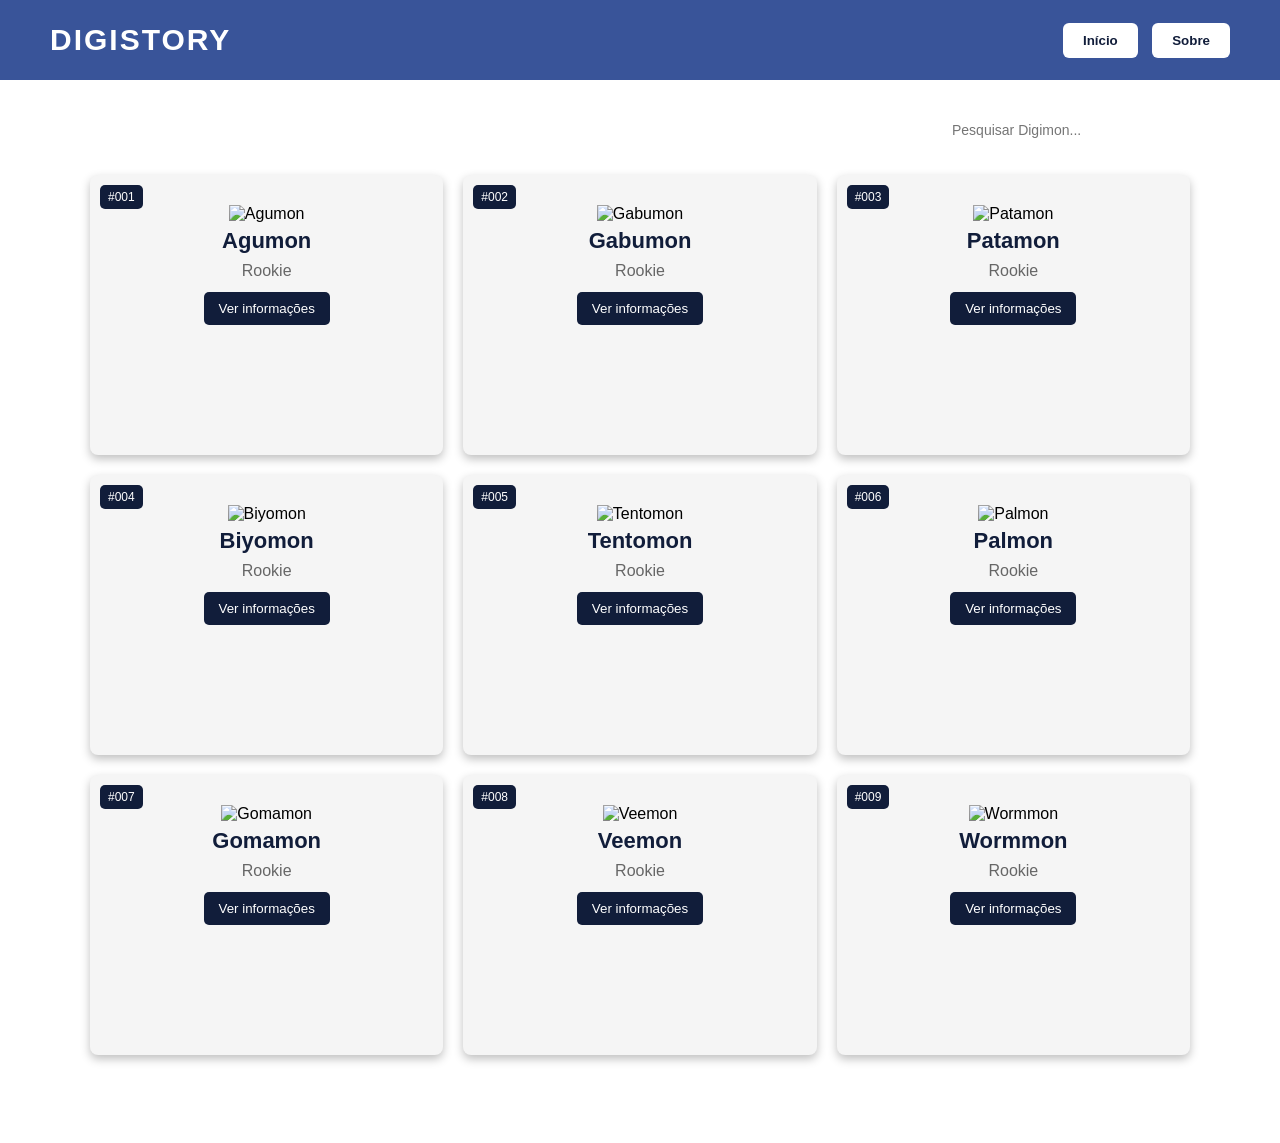
==== src/index.html @ 55ae0434 "tela inical" ====
<!DOCTYPE html>
<html lang="pt-BR">

<head>
    <meta charset="UTF-8">
    <meta name="viewport" content="width=device-width, initial-scale=1.0">

    <title>DigiStory</title>

    <link rel="stylesheet" href="css/style.css">
</head>

<body>

    <!-- CABEÇALHO -->
    <header>

        <h1>DIGISTORY</h1>

        <nav>
            <button id="inicio">Início</button>
            <button id="sobre">Sobre</button>
        </nav>

    </header>


    <!-- CONTEÚDO PRINCIPAL -->
    <main>

        <section class="topo">

            <h2>Lista de Digimon</h2>

            <input
                type="text"
                id="pesquisa"
                placeholder="Pesquisar Digimon..."
            >

        </section>


        <!-- CARDS -->
        <section class="digimon-grid" id="digimonGrid">


            <!-- AGUMON -->
            <article class="digimon-card">

                <span class="numero">#001</span>

                <img src="img/agumon.png" alt="Agumon">

                <div class="digimon-info">

                    <h3>Agumon</h3>

                    <p>Rookie</p>

                    <button class="info-btn">
                        Ver informações
                    </button>

                </div>

            </article>


            <!-- GABUMON -->
            <article class="digimon-card">

                <span class="numero">#002</span>

                <img src="img/gabumon.png" alt="Gabumon">

                <div class="digimon-info">

                    <h3>Gabumon</h3>

                    <p>Rookie</p>

                    <button class="info-btn">
                        Ver informações
                    </button>

                </div>

            </article>


            <!-- PATAMON -->
            <article class="digimon-card">

                <span class="numero">#003</span>

                <img src="img/patamon.png" alt="Patamon">

                <div class="digimon-info">

                    <h3>Patamon</h3>

                    <p>Rookie</p>

                    <button class="info-btn">
                        Ver informações
                    </button>

                </div>

            </article>


            <!-- BIYOMON -->
            <article class="digimon-card">

                <span class="numero">#004</span>

                <img src="img/biyomon.png" alt="Biyomon">

                <div class="digimon-info">

                    <h3>Biyomon</h3>

                    <p>Rookie</p>

                    <button class="info-btn">
                        Ver informações
                    </button>

                </div>

            </article>


            <!-- TENTOMON -->
            <article class="digimon-card">

                <span class="numero">#005</span>

                <img src="img/tentomon.png" alt="Tentomon">

                <div class="digimon-info">

                    <h3>Tentomon</h3>

                    <p>Rookie</p>

                    <button class="info-btn">
                        Ver informações
                    </button>

                </div>

            </article>


            <!-- PALMON -->
            <article class="digimon-card">

                <span class="numero">#006</span>

                <img src="img/palmon.png" alt="Palmon">

                <div class="digimon-info">

                    <h3>Palmon</h3>

                    <p>Rookie</p>

                    <button class="info-btn">
                        Ver informações
                    </button>

                </div>

            </article>


            <!-- GOMAMON -->
            <article class="digimon-card">

                <span class="numero">#007</span>

                <img src="img/gomamon.png" alt="Gomamon">

                <div class="digimon-info">

                    <h3>Gomamon</h3>

                    <p>Rookie</p>

                    <button class="info-btn">
                        Ver informações
                    </button>

                </div>

            </article>


            <!-- VEEMON -->
            <article class="digimon-card">

                <span class="numero">#008</span>

                <img src="img/veemon.png" alt="Veemon">

                <div class="digimon-info">

                    <h3>Veemon</h3>

                    <p>Rookie</p>

                    <button class="info-btn">
                        Ver informações
                    </button>

                </div>

            </article>


            <!-- WORMMON -->
            <article class="digimon-card">

                <span class="numero">#009</span>

                <img src="img/wormmon.png" alt="Wormmon">

                <div class="digimon-info">

                    <h3>Wormmon</h3>

                    <p>Rookie</p>

                    <button class="info-btn">
                        Ver informações
                    </button>

                </div>

            </article>


        </section>

    </main>


    <footer>

        <p>© 2026 DigiStory</p>

    </footer>


    <script src="js/script.js"></script>

</body>

</html>
---- src/css/style.css ----
/* RESET */

* {
    margin: 0;
    padding: 0;
    box-sizing: border-box;
}


/* PÁGINA */

body {
    font-family: Arial, sans-serif;

    /*
    Se você quiser usar uma imagem no fundo:
    coloque a imagem dentro de src/img
    */

    background-image: url("https://a.storyblok.com/f/178900/1191x842/634be2e5f9/digimon-tamers-anime-25th-anniversary-visual.png/m/filters:quality(95)format(webp)");

    background-size: cover;
    background-position: center;
    background-repeat: no-repeat;

    background-attachment: fixed;

    min-height: 100vh;
}


/* CABEÇALHO */

header {
    width: 100%;

    height: 80px;

    background-color: #395499;

    color: white;

    display: flex;

    align-items: center;

    justify-content: space-between;

    padding: 0 50px;
}


/* TÍTULO */

header h1 {
    font-size: 30px;

    letter-spacing: 2px;
}


/* BOTÕES DO MENU */

nav button {
    background-color: white;

    color: #111d3a;

    border: none;

    border-radius: 6px;

    padding: 10px 20px;

    margin-left: 10px;

    cursor: pointer;

    font-weight: bold;
}


nav button:hover {
    background-color: #dcecff;
}


/* CONTEÚDO */

main {
    width: 90%;

    max-width: 1100px;

    margin: 30px auto;
}


/* PARTE SUPERIOR */

.topo {
    display: flex;

    align-items: center;

    justify-content: space-between;

    margin-bottom: 25px;
}


.topo h2 {
    color: white;

    font-size: 24px;
}


/* PESQUISA */

#pesquisa {
    width: 250px;

    padding: 12px;

    border: none;

    border-radius: 6px;

    outline: none;

    font-size: 14px;
}


/* GRID DOS DIGIMON */

.digimon-grid {
    display: grid;

    grid-template-columns: repeat(3, 1fr);

    gap: 20px;
}


/* CARD */

.digimon-card {
    position: relative;

    background-color: #f5f5f5;

    min-height: 280px;

    border-radius: 8px;

    padding: 15px;

    text-align: center;

    box-shadow: 0 4px 10px rgba(0, 0, 0, 0.25);

    transition: 0.2s;
}


/* EFEITO DO CARD */

.digimon-card:hover {
    transform: translateY(-5px);

    box-shadow: 0 7px 15px rgba(0, 0, 0, 0.3);
}


/* NÚMERO */

.numero {
    position: absolute;

    top: 10px;

    left: 10px;

    background-color: #111d3a;

    color: white;

    padding: 5px 8px;

    border-radius: 5px;

    font-size: 12px;
}


/* IMAGEM DO DIGIMON */

.digimon-card img {
    width: 140px;

    height: 140px;

    object-fit: contain;

    margin-top: 15px;
}


/* INFORMAÇÕES */

.digimon-info h3 {
    color: #111d3a;

    font-size: 22px;

    margin-top: 5px;
}


.digimon-info p {
    color: #666;

    margin: 8px 0 12px;
}


/* BOTÃO DO CARD */

.info-btn {
    background-color: #111d3a;

    color: white;

    border: none;

    border-radius: 5px;

    padding: 9px 15px;

    cursor: pointer;
}


.info-btn:hover {
    background-color: #263e78;
}


/* RODAPÉ */

footer {
    text-align: center;

    color: white;

    padding: 20px;
}


/* RESPONSIVIDADE */

@media (max-width: 800px) {

    .digimon-grid {
        grid-template-columns: repeat(2, 1fr);
    }

}


@media (max-width: 550px) {

    header {
        padding: 0 20px;
    }

    header h1 {
        font-size: 22px;
    }

    .topo {
        flex-direction: column;

        gap: 15px;
    }

    #pesquisa {
        width: 100%;
    }

    .digimon-grid {
        grid-template-columns: 1fr;
    }

}
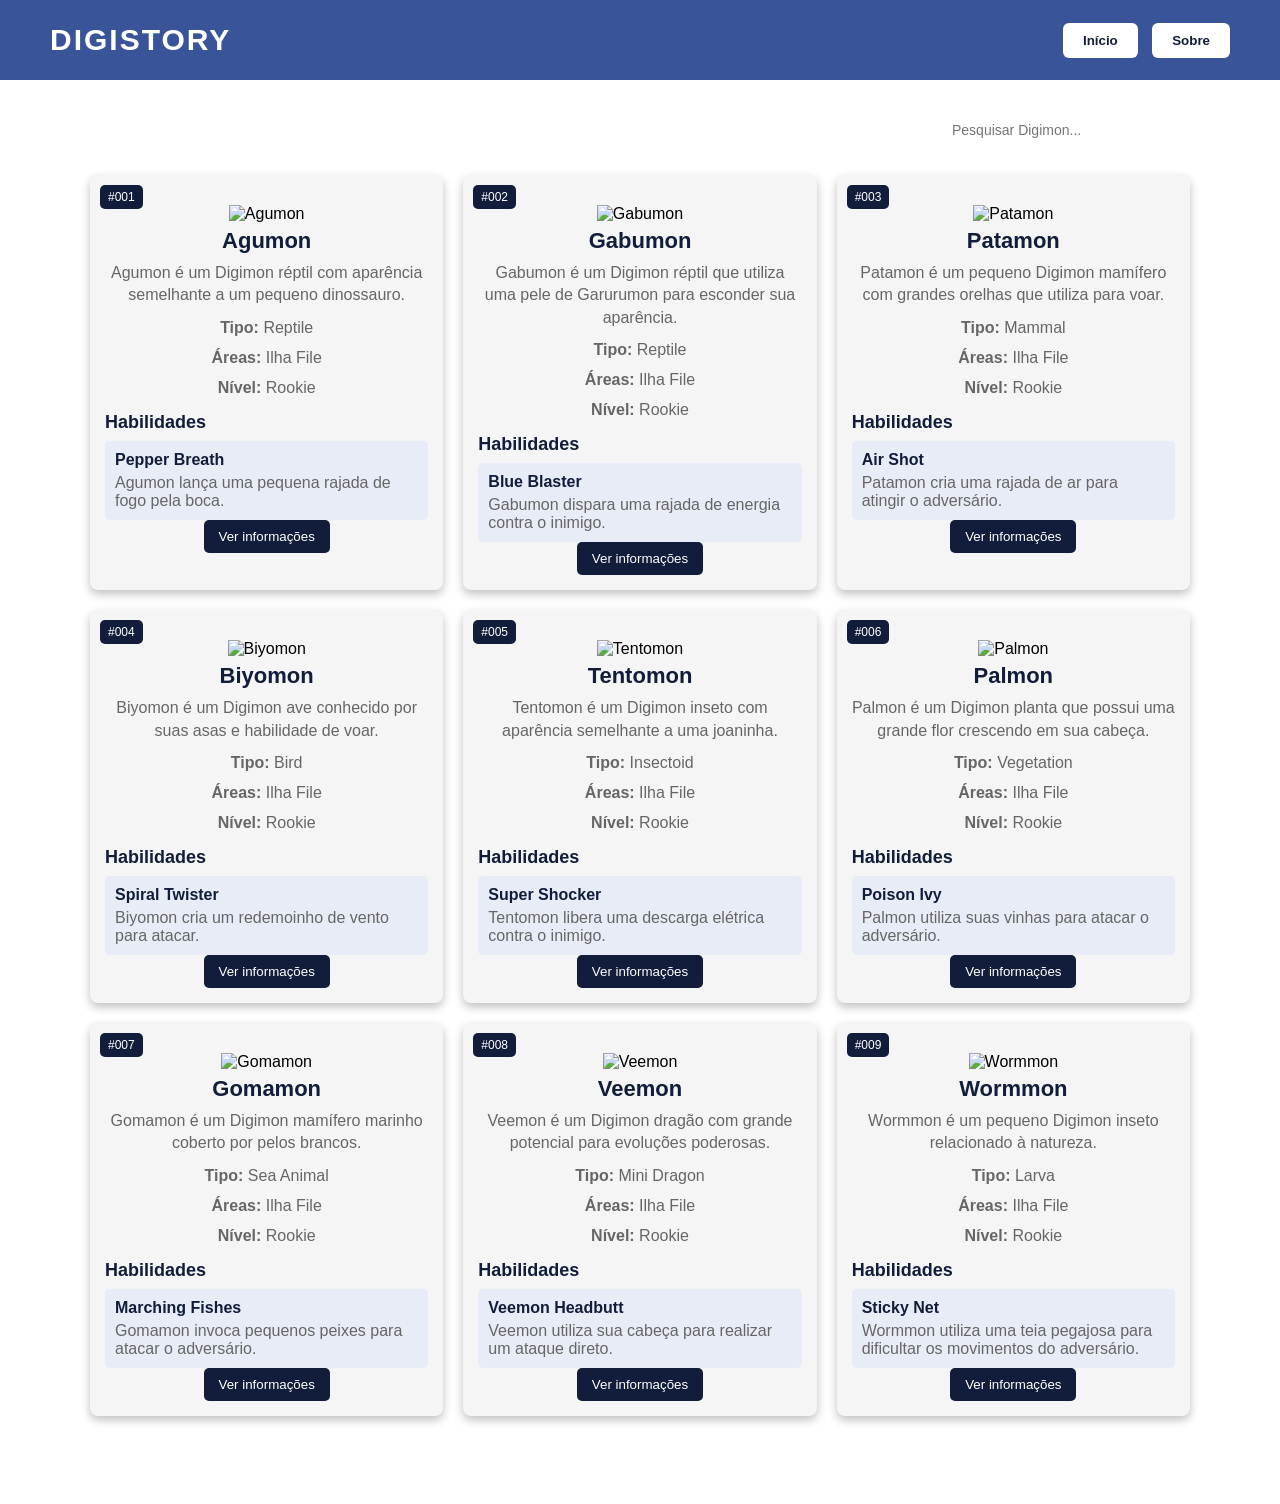
==== commit 790a1c28: "info digimons" ====
--- a/src/index.html
+++ b/src/index.html
@@ -8,6 +8,7 @@
     <title>DigiStory</title>
 
     <link rel="stylesheet" href="css/style.css">
+    <script src="js/script.js"></script>
 </head>
 
 <body>
@@ -50,13 +51,39 @@
 
                 <span class="numero">#001</span>
 
-                <img src="img/agumon.png" alt="Agumon">
+                <img src="src/css/img/agumon.png" alt="Agumon">
 
                 <div class="digimon-info">
 
                     <h3>Agumon</h3>
 
-                    <p>Rookie</p>
+                    <p class="descricao">
+                        Agumon é um Digimon réptil com aparência semelhante
+                        a um pequeno dinossauro.
+                    </p>
+
+                    <p><strong>Tipo:</strong> Reptile</p>
+
+                    <p><strong>Áreas:</strong> Ilha File</p>
+
+                    <p><strong>Nível:</strong> Rookie</p>
+
+                    <div class="habilidades">
+
+                        <h4>Habilidades</h4>
+
+                        <div class="habilidade">
+
+                            <strong>Pepper Breath</strong>
+
+                            <p>
+                                Agumon lança uma pequena rajada
+                                de fogo pela boca.
+                            </p>
+
+                        </div>
+
+                    </div>
 
                     <button class="info-btn">
                         Ver informações
@@ -72,13 +99,39 @@
 
                 <span class="numero">#002</span>
 
-                <img src="img/gabumon.png" alt="Gabumon">
+                <img src="src/css/img/gabumon.png" alt="Gabumon">
 
                 <div class="digimon-info">
 
                     <h3>Gabumon</h3>
 
-                    <p>Rookie</p>
+                    <p class="descricao">
+                        Gabumon é um Digimon réptil que utiliza uma pele
+                        de Garurumon para esconder sua aparência.
+                    </p>
+
+                    <p><strong>Tipo:</strong> Reptile</p>
+
+                    <p><strong>Áreas:</strong> Ilha File</p>
+
+                    <p><strong>Nível:</strong> Rookie</p>
+
+                    <div class="habilidades">
+
+                        <h4>Habilidades</h4>
+
+                        <div class="habilidade">
+
+                            <strong>Blue Blaster</strong>
+
+                            <p>
+                                Gabumon dispara uma rajada de energia
+                                contra o inimigo.
+                            </p>
+
+                        </div>
+
+                    </div>
 
                     <button class="info-btn">
                         Ver informações
@@ -94,13 +147,39 @@
 
                 <span class="numero">#003</span>
 
-                <img src="img/patamon.png" alt="Patamon">
+                <img src="src/css/img/patamon.png" alt="Patamon">
 
                 <div class="digimon-info">
 
                     <h3>Patamon</h3>
 
-                    <p>Rookie</p>
+                    <p class="descricao">
+                        Patamon é um pequeno Digimon mamífero com grandes
+                        orelhas que utiliza para voar.
+                    </p>
+
+                    <p><strong>Tipo:</strong> Mammal</p>
+
+                    <p><strong>Áreas:</strong> Ilha File</p>
+
+                    <p><strong>Nível:</strong> Rookie</p>
+
+                    <div class="habilidades">
+
+                        <h4>Habilidades</h4>
+
+                        <div class="habilidade">
+
+                            <strong>Air Shot</strong>
+
+                            <p>
+                                Patamon cria uma rajada de ar
+                                para atingir o adversário.
+                            </p>
+
+                        </div>
+
+                    </div>
 
                     <button class="info-btn">
                         Ver informações
@@ -116,13 +195,39 @@
 
                 <span class="numero">#004</span>
 
-                <img src="img/biyomon.png" alt="Biyomon">
+                <img src="src/css/img/biyomon.png" alt="Biyomon">
 
                 <div class="digimon-info">
 
                     <h3>Biyomon</h3>
 
-                    <p>Rookie</p>
+                    <p class="descricao">
+                        Biyomon é um Digimon ave conhecido por suas
+                        asas e habilidade de voar.
+                    </p>
+
+                    <p><strong>Tipo:</strong> Bird</p>
+
+                    <p><strong>Áreas:</strong> Ilha File</p>
+
+                    <p><strong>Nível:</strong> Rookie</p>
+
+                    <div class="habilidades">
+
+                        <h4>Habilidades</h4>
+
+                        <div class="habilidade">
+
+                            <strong>Spiral Twister</strong>
+
+                            <p>
+                                Biyomon cria um redemoinho de vento
+                                para atacar.
+                            </p>
+
+                        </div>
+
+                    </div>
 
                     <button class="info-btn">
                         Ver informações
@@ -138,13 +243,39 @@
 
                 <span class="numero">#005</span>
 
-                <img src="img/tentomon.png" alt="Tentomon">
+                <img src="src/css/img/tentomon.png" alt="Tentomon">
 
                 <div class="digimon-info">
 
                     <h3>Tentomon</h3>
 
-                    <p>Rookie</p>
+                    <p class="descricao">
+                        Tentomon é um Digimon inseto com aparência
+                        semelhante a uma joaninha.
+                    </p>
+
+                    <p><strong>Tipo:</strong> Insectoid</p>
+
+                    <p><strong>Áreas:</strong> Ilha File</p>
+
+                    <p><strong>Nível:</strong> Rookie</p>
+
+                    <div class="habilidades">
+
+                        <h4>Habilidades</h4>
+
+                        <div class="habilidade">
+
+                            <strong>Super Shocker</strong>
+
+                            <p>
+                                Tentomon libera uma descarga elétrica
+                                contra o inimigo.
+                            </p>
+
+                        </div>
+
+                    </div>
 
                     <button class="info-btn">
                         Ver informações
@@ -160,13 +291,39 @@
 
                 <span class="numero">#006</span>
 
-                <img src="img/palmon.png" alt="Palmon">
+                <img src="src/css/img/palmon.png" alt="Palmon">
 
                 <div class="digimon-info">
 
                     <h3>Palmon</h3>
 
-                    <p>Rookie</p>
+                    <p class="descricao">
+                        Palmon é um Digimon planta que possui uma
+                        grande flor crescendo em sua cabeça.
+                    </p>
+
+                    <p><strong>Tipo:</strong> Vegetation</p>
+
+                    <p><strong>Áreas:</strong> Ilha File</p>
+
+                    <p><strong>Nível:</strong> Rookie</p>
+
+                    <div class="habilidades">
+
+                        <h4>Habilidades</h4>
+
+                        <div class="habilidade">
+
+                            <strong>Poison Ivy</strong>
+
+                            <p>
+                                Palmon utiliza suas vinhas para
+                                atacar o adversário.
+                            </p>
+
+                        </div>
+
+                    </div>
 
                     <button class="info-btn">
                         Ver informações
@@ -182,13 +339,39 @@
 
                 <span class="numero">#007</span>
 
-                <img src="img/gomamon.png" alt="Gomamon">
+                <img src="src/css/img/gomamon.png" alt="Gomamon">
 
                 <div class="digimon-info">
 
                     <h3>Gomamon</h3>
 
-                    <p>Rookie</p>
+                    <p class="descricao">
+                        Gomamon é um Digimon mamífero marinho
+                        coberto por pelos brancos.
+                    </p>
+
+                    <p><strong>Tipo:</strong> Sea Animal</p>
+
+                    <p><strong>Áreas:</strong> Ilha File</p>
+
+                    <p><strong>Nível:</strong> Rookie</p>
+
+                    <div class="habilidades">
+
+                        <h4>Habilidades</h4>
+
+                        <div class="habilidade">
+
+                            <strong>Marching Fishes</strong>
+
+                            <p>
+                                Gomamon invoca pequenos peixes
+                                para atacar o adversário.
+                            </p>
+
+                        </div>
+
+                    </div>
 
                     <button class="info-btn">
                         Ver informações
@@ -204,13 +387,39 @@
 
                 <span class="numero">#008</span>
 
-                <img src="img/veemon.png" alt="Veemon">
+                <img src="src/css/img/veemon.png" alt="Veemon">
 
                 <div class="digimon-info">
 
                     <h3>Veemon</h3>
 
-                    <p>Rookie</p>
+                    <p class="descricao">
+                        Veemon é um Digimon dragão com grande
+                        potencial para evoluções poderosas.
+                    </p>
+
+                    <p><strong>Tipo:</strong> Mini Dragon</p>
+
+                    <p><strong>Áreas:</strong> Ilha File</p>
+
+                    <p><strong>Nível:</strong> Rookie</p>
+
+                    <div class="habilidades">
+
+                        <h4>Habilidades</h4>
+
+                        <div class="habilidade">
+
+                            <strong>Veemon Headbutt</strong>
+
+                            <p>
+                                Veemon utiliza sua cabeça para
+                                realizar um ataque direto.
+                            </p>
+
+                        </div>
+
+                    </div>
 
                     <button class="info-btn">
                         Ver informações
@@ -226,13 +435,39 @@
 
                 <span class="numero">#009</span>
 
-                <img src="img/wormmon.png" alt="Wormmon">
+                <img src="src/css/img/wormmon.png" alt="Wormmon">
 
                 <div class="digimon-info">
 
                     <h3>Wormmon</h3>
 
-                    <p>Rookie</p>
+                    <p class="descricao">
+                        Wormmon é um pequeno Digimon inseto
+                        relacionado à natureza.
+                    </p>
+
+                    <p><strong>Tipo:</strong> Larva</p>
+
+                    <p><strong>Áreas:</strong> Ilha File</p>
+
+                    <p><strong>Nível:</strong> Rookie</p>
+
+                    <div class="habilidades">
+
+                        <h4>Habilidades</h4>
+
+                        <div class="habilidade">
+
+                            <strong>Sticky Net</strong>
+
+                            <p>
+                                Wormmon utiliza uma teia pegajosa
+                                para dificultar os movimentos do adversário.
+                            </p>
+
+                        </div>
+
+                    </div>
 
                     <button class="info-btn">
                         Ver informações
@@ -255,7 +490,7 @@
     </footer>
 
 
-    <script src="js/script.js"></script>
+    <script src="src/css/script.js"></script>
 
 </body>
 
--- a/src/css/style.css
+++ b/src/css/style.css
@@ -12,11 +12,6 @@
 body {
     font-family: Arial, sans-serif;
 
-    /*
-    Se você quiser usar uma imagem no fundo:
-    coloque a imagem dentro de src/img
-    */
-
     background-image: url("https://a.storyblok.com/f/178900/1191x842/634be2e5f9/digimon-tamers-anime-25th-anniversary-visual.png/m/filters:quality(95)format(webp)");
 
     background-size: cover;
@@ -226,6 +221,50 @@
 }
 
 
+/* DESCRIÇÃO */
+
+.descricao {
+    line-height: 1.4;
+}
+
+
+/* HABILIDADES */
+
+.habilidades {
+    margin-top: 15px;
+
+    text-align: left;
+}
+
+
+.habilidades h4 {
+    color: #111d3a;
+
+    font-size: 18px;
+
+    margin-bottom: 8px;
+}
+
+
+.habilidade {
+    background-color: #e8ecf7;
+
+    padding: 10px;
+
+    border-radius: 5px;
+}
+
+
+.habilidade strong {
+    color: #111d3a;
+}
+
+
+.habilidade p {
+    margin: 5px 0 0;
+}
+
+
 /* BOTÃO DO CARD */
 
 .info-btn {
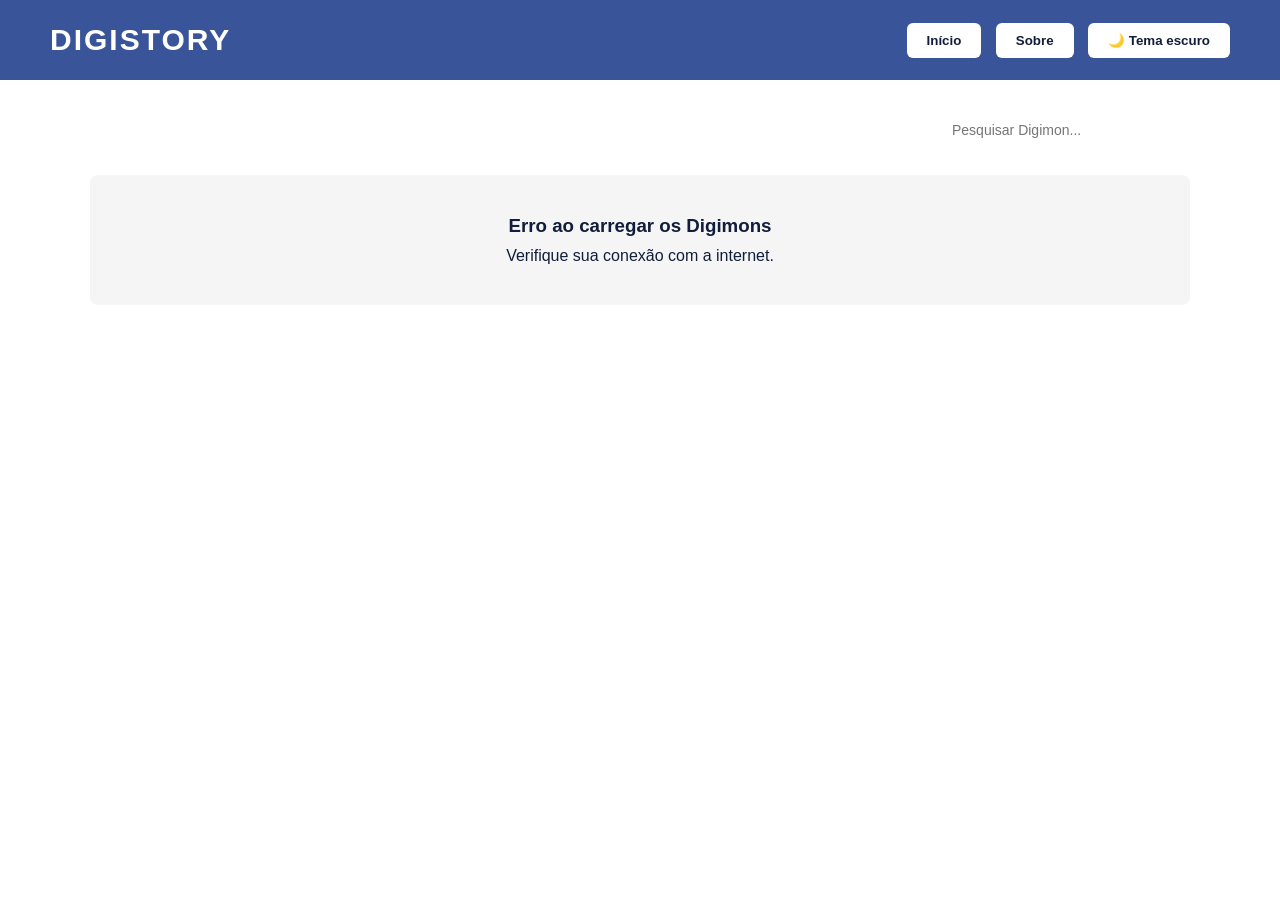
==== commit 57ee57fe: "adionei o dados dos digimons" ====
--- a/src/index.html
+++ b/src/index.html
@@ -2,32 +2,49 @@
 <html lang="pt-BR">
 
 <head>
+
     <meta charset="UTF-8">
+
     <meta name="viewport" content="width=device-width, initial-scale=1.0">
 
     <title>DigiStory</title>
 
     <link rel="stylesheet" href="css/style.css">
-    <script src="js/script.js"></script>
+
 </head>
+
 
 <body>
 
+
     <!-- CABEÇALHO -->
+
     <header>
 
         <h1>DIGISTORY</h1>
 
-        <nav>
-            <button id="inicio">Início</button>
-            <button id="sobre">Sobre</button>
-        </nav>
+<nav>
 
+    <button id="inicio">
+        Início
+    </button>
+
+    <button id="sobre">
+        Sobre
+    </button>
+
+    <button id="botaoTema">
+        🌙 Tema escuro
+    </button>
+
+</nav>
     </header>
 
 
     <!-- CONTEÚDO PRINCIPAL -->
+
     <main>
+
 
         <section class="topo">
 
@@ -43,454 +60,38 @@
 
 
         <!-- CARDS -->
-        <section class="digimon-grid" id="digimonGrid">
 
+        <section
+            class="digimon-grid"
+            id="digimonGrid"
+        >
 
-            <!-- AGUMON -->
-            <article class="digimon-card">
-
-                <span class="numero">#001</span>
-
-                <img src="src/css/img/agumon.png" alt="Agumon">
-
-                <div class="digimon-info">
-
-                    <h3>Agumon</h3>
-
-                    <p class="descricao">
-                        Agumon é um Digimon réptil com aparência semelhante
-                        a um pequeno dinossauro.
-                    </p>
-
-                    <p><strong>Tipo:</strong> Reptile</p>
-
-                    <p><strong>Áreas:</strong> Ilha File</p>
-
-                    <p><strong>Nível:</strong> Rookie</p>
-
-                    <div class="habilidades">
-
-                        <h4>Habilidades</h4>
-
-                        <div class="habilidade">
-
-                            <strong>Pepper Breath</strong>
-
-                            <p>
-                                Agumon lança uma pequena rajada
-                                de fogo pela boca.
-                            </p>
-
-                        </div>
-
-                    </div>
-
-                    <button class="info-btn">
-                        Ver informações
-                    </button>
-
-                </div>
-
-            </article>
-
-
-            <!-- GABUMON -->
-            <article class="digimon-card">
-
-                <span class="numero">#002</span>
-
-                <img src="src/css/img/gabumon.png" alt="Gabumon">
-
-                <div class="digimon-info">
-
-                    <h3>Gabumon</h3>
-
-                    <p class="descricao">
-                        Gabumon é um Digimon réptil que utiliza uma pele
-                        de Garurumon para esconder sua aparência.
-                    </p>
-
-                    <p><strong>Tipo:</strong> Reptile</p>
-
-                    <p><strong>Áreas:</strong> Ilha File</p>
-
-                    <p><strong>Nível:</strong> Rookie</p>
-
-                    <div class="habilidades">
-
-                        <h4>Habilidades</h4>
-
-                        <div class="habilidade">
-
-                            <strong>Blue Blaster</strong>
-
-                            <p>
-                                Gabumon dispara uma rajada de energia
-                                contra o inimigo.
-                            </p>
-
-                        </div>
-
-                    </div>
-
-                    <button class="info-btn">
-                        Ver informações
-                    </button>
-
-                </div>
-
-            </article>
-
-
-            <!-- PATAMON -->
-            <article class="digimon-card">
-
-                <span class="numero">#003</span>
-
-                <img src="src/css/img/patamon.png" alt="Patamon">
-
-                <div class="digimon-info">
-
-                    <h3>Patamon</h3>
-
-                    <p class="descricao">
-                        Patamon é um pequeno Digimon mamífero com grandes
-                        orelhas que utiliza para voar.
-                    </p>
-
-                    <p><strong>Tipo:</strong> Mammal</p>
-
-                    <p><strong>Áreas:</strong> Ilha File</p>
-
-                    <p><strong>Nível:</strong> Rookie</p>
-
-                    <div class="habilidades">
-
-                        <h4>Habilidades</h4>
-
-                        <div class="habilidade">
-
-                            <strong>Air Shot</strong>
-
-                            <p>
-                                Patamon cria uma rajada de ar
-                                para atingir o adversário.
-                            </p>
-
-                        </div>
-
-                    </div>
-
-                    <button class="info-btn">
-                        Ver informações
-                    </button>
-
-                </div>
-
-            </article>
-
-
-            <!-- BIYOMON -->
-            <article class="digimon-card">
-
-                <span class="numero">#004</span>
-
-                <img src="src/css/img/biyomon.png" alt="Biyomon">
-
-                <div class="digimon-info">
-
-                    <h3>Biyomon</h3>
-
-                    <p class="descricao">
-                        Biyomon é um Digimon ave conhecido por suas
-                        asas e habilidade de voar.
-                    </p>
-
-                    <p><strong>Tipo:</strong> Bird</p>
-
-                    <p><strong>Áreas:</strong> Ilha File</p>
-
-                    <p><strong>Nível:</strong> Rookie</p>
-
-                    <div class="habilidades">
-
-                        <h4>Habilidades</h4>
-
-                        <div class="habilidade">
-
-                            <strong>Spiral Twister</strong>
-
-                            <p>
-                                Biyomon cria um redemoinho de vento
-                                para atacar.
-                            </p>
-
-                        </div>
-
-                    </div>
-
-                    <button class="info-btn">
-                        Ver informações
-                    </button>
-
-                </div>
-
-            </article>
-
-
-            <!-- TENTOMON -->
-            <article class="digimon-card">
-
-                <span class="numero">#005</span>
-
-                <img src="src/css/img/tentomon.png" alt="Tentomon">
-
-                <div class="digimon-info">
-
-                    <h3>Tentomon</h3>
-
-                    <p class="descricao">
-                        Tentomon é um Digimon inseto com aparência
-                        semelhante a uma joaninha.
-                    </p>
-
-                    <p><strong>Tipo:</strong> Insectoid</p>
-
-                    <p><strong>Áreas:</strong> Ilha File</p>
-
-                    <p><strong>Nível:</strong> Rookie</p>
-
-                    <div class="habilidades">
-
-                        <h4>Habilidades</h4>
-
-                        <div class="habilidade">
-
-                            <strong>Super Shocker</strong>
-
-                            <p>
-                                Tentomon libera uma descarga elétrica
-                                contra o inimigo.
-                            </p>
-
-                        </div>
-
-                    </div>
-
-                    <button class="info-btn">
-                        Ver informações
-                    </button>
-
-                </div>
-
-            </article>
-
-
-            <!-- PALMON -->
-            <article class="digimon-card">
-
-                <span class="numero">#006</span>
-
-                <img src="src/css/img/palmon.png" alt="Palmon">
-
-                <div class="digimon-info">
-
-                    <h3>Palmon</h3>
-
-                    <p class="descricao">
-                        Palmon é um Digimon planta que possui uma
-                        grande flor crescendo em sua cabeça.
-                    </p>
-
-                    <p><strong>Tipo:</strong> Vegetation</p>
-
-                    <p><strong>Áreas:</strong> Ilha File</p>
-
-                    <p><strong>Nível:</strong> Rookie</p>
-
-                    <div class="habilidades">
-
-                        <h4>Habilidades</h4>
-
-                        <div class="habilidade">
-
-                            <strong>Poison Ivy</strong>
-
-                            <p>
-                                Palmon utiliza suas vinhas para
-                                atacar o adversário.
-                            </p>
-
-                        </div>
-
-                    </div>
-
-                    <button class="info-btn">
-                        Ver informações
-                    </button>
-
-                </div>
-
-            </article>
-
-
-            <!-- GOMAMON -->
-            <article class="digimon-card">
-
-                <span class="numero">#007</span>
-
-                <img src="src/css/img/gomamon.png" alt="Gomamon">
-
-                <div class="digimon-info">
-
-                    <h3>Gomamon</h3>
-
-                    <p class="descricao">
-                        Gomamon é um Digimon mamífero marinho
-                        coberto por pelos brancos.
-                    </p>
-
-                    <p><strong>Tipo:</strong> Sea Animal</p>
-
-                    <p><strong>Áreas:</strong> Ilha File</p>
-
-                    <p><strong>Nível:</strong> Rookie</p>
-
-                    <div class="habilidades">
-
-                        <h4>Habilidades</h4>
-
-                        <div class="habilidade">
-
-                            <strong>Marching Fishes</strong>
-
-                            <p>
-                                Gomamon invoca pequenos peixes
-                                para atacar o adversário.
-                            </p>
-
-                        </div>
-
-                    </div>
-
-                    <button class="info-btn">
-                        Ver informações
-                    </button>
-
-                </div>
-
-            </article>
-
-
-            <!-- VEEMON -->
-            <article class="digimon-card">
-
-                <span class="numero">#008</span>
-
-                <img src="src/css/img/veemon.png" alt="Veemon">
-
-                <div class="digimon-info">
-
-                    <h3>Veemon</h3>
-
-                    <p class="descricao">
-                        Veemon é um Digimon dragão com grande
-                        potencial para evoluções poderosas.
-                    </p>
-
-                    <p><strong>Tipo:</strong> Mini Dragon</p>
-
-                    <p><strong>Áreas:</strong> Ilha File</p>
-
-                    <p><strong>Nível:</strong> Rookie</p>
-
-                    <div class="habilidades">
-
-                        <h4>Habilidades</h4>
-
-                        <div class="habilidade">
-
-                            <strong>Veemon Headbutt</strong>
-
-                            <p>
-                                Veemon utiliza sua cabeça para
-                                realizar um ataque direto.
-                            </p>
-
-                        </div>
-
-                    </div>
-
-                    <button class="info-btn">
-                        Ver informações
-                    </button>
-
-                </div>
-
-            </article>
-
-
-            <!-- WORMMON -->
-            <article class="digimon-card">
-
-                <span class="numero">#009</span>
-
-                <img src="src/css/img/wormmon.png" alt="Wormmon">
-
-                <div class="digimon-info">
-
-                    <h3>Wormmon</h3>
-
-                    <p class="descricao">
-                        Wormmon é um pequeno Digimon inseto
-                        relacionado à natureza.
-                    </p>
-
-                    <p><strong>Tipo:</strong> Larva</p>
-
-                    <p><strong>Áreas:</strong> Ilha File</p>
-
-                    <p><strong>Nível:</strong> Rookie</p>
-
-                    <div class="habilidades">
-
-                        <h4>Habilidades</h4>
-
-                        <div class="habilidade">
-
-                            <strong>Sticky Net</strong>
-
-                            <p>
-                                Wormmon utiliza uma teia pegajosa
-                                para dificultar os movimentos do adversário.
-                            </p>
-
-                        </div>
-
-                    </div>
-
-                    <button class="info-btn">
-                        Ver informações
-                    </button>
-
-                </div>
-
-            </article>
-
+            <div class="carregando">
+                Carregando Digimons...
+            </div>
 
         </section>
+
 
     </main>
 
 
     <footer>
 
-        <p>© 2026 DigiStory</p>
+        <p>
+            © 2026 DigiStory
+        </p>
 
     </footer>
 
 
-    <script src="src/css/script.js"></script>
+    <!-- SCRIPT -->
+
+    <script src="css/script.js"></script>
+    <script src="css/tema.js"></script>
+    <script src="css/script.js"></script>
+
+
 
 </body>
 
--- a/src/css/style.css
+++ b/src/css/style.css
@@ -10,23 +10,28 @@
 /* PÁGINA */
 
 body {
+
     font-family: Arial, sans-serif;
 
     background-image: url("https://a.storyblok.com/f/178900/1191x842/634be2e5f9/digimon-tamers-anime-25th-anniversary-visual.png/m/filters:quality(95)format(webp)");
 
     background-size: cover;
+
     background-position: center;
+
     background-repeat: no-repeat;
 
     background-attachment: fixed;
 
     min-height: 100vh;
+
 }
 
 
 /* CABEÇALHO */
 
 header {
+
     width: 100%;
 
     height: 80px;
@@ -42,21 +47,25 @@
     justify-content: space-between;
 
     padding: 0 50px;
+
 }
 
 
 /* TÍTULO */
 
 header h1 {
+
     font-size: 30px;
 
     letter-spacing: 2px;
+
 }
 
 
 /* BOTÕES DO MENU */
 
 nav button {
+
     background-color: white;
 
     color: #111d3a;
@@ -72,28 +81,34 @@
     cursor: pointer;
 
     font-weight: bold;
+
 }
 
 
 nav button:hover {
+
     background-color: #dcecff;
+
 }
 
 
 /* CONTEÚDO */
 
 main {
+
     width: 90%;
 
     max-width: 1100px;
 
     margin: 30px auto;
+
 }
 
 
 /* PARTE SUPERIOR */
 
 .topo {
+
     display: flex;
 
     align-items: center;
@@ -101,19 +116,23 @@
     justify-content: space-between;
 
     margin-bottom: 25px;
+
 }
 
 
 .topo h2 {
+
     color: white;
 
     font-size: 24px;
+
 }
 
 
 /* PESQUISA */
 
 #pesquisa {
+
     width: 250px;
 
     padding: 12px;
@@ -125,23 +144,27 @@
     outline: none;
 
     font-size: 14px;
+
 }
 
 
 /* GRID DOS DIGIMON */
 
 .digimon-grid {
+
     display: grid;
 
     grid-template-columns: repeat(3, 1fr);
 
     gap: 20px;
+
 }
 
 
 /* CARD */
 
 .digimon-card {
+
     position: relative;
 
     background-color: #f5f5f5;
@@ -154,24 +177,28 @@
 
     text-align: center;
 
-    box-shadow: 0 4px 10px rgba(0, 0, 0, 0.25);
+    box-shadow:
+        0 4px 10px rgba(0, 0, 0, 0.25);
 
     transition: 0.2s;
-}
-
-
-/* EFEITO DO CARD */
+
+}
+
 
 .digimon-card:hover {
+
     transform: translateY(-5px);
 
-    box-shadow: 0 7px 15px rgba(0, 0, 0, 0.3);
+    box-shadow:
+        0 7px 15px rgba(0, 0, 0, 0.3);
+
 }
 
 
 /* NÚMERO */
 
 .numero {
+
     position: absolute;
 
     top: 10px;
@@ -187,150 +214,500 @@
     border-radius: 5px;
 
     font-size: 12px;
+
 }
 
 
 /* IMAGEM DO DIGIMON */
 
 .digimon-card img {
-    width: 140px;
-
-    height: 140px;
+
+    width: 180px;
+
+    height: 180px;
 
     object-fit: contain;
 
     margin-top: 15px;
+
 }
 
 
 /* INFORMAÇÕES */
 
 .digimon-info h3 {
+
     color: #111d3a;
 
     font-size: 22px;
 
     margin-top: 5px;
-}
-
-
-.digimon-info p {
+
+    margin-bottom: 15px;
+
+}
+
+
+/* BOTÃO DO CARD */
+
+.info-btn {
+
+    background-color: #111d3a;
+
+    color: white;
+
+    border: none;
+
+    border-radius: 5px;
+
+    padding: 9px 15px;
+
+    cursor: pointer;
+
+    font-weight: bold;
+
+}
+
+
+.info-btn:hover {
+
+    background-color: #263e78;
+
+}
+
+
+/* CARREGANDO */
+
+.carregando {
+
+    grid-column: 1 / -1;
+
+    background-color: #f5f5f5;
+
+    padding: 40px;
+
+    border-radius: 8px;
+
+    text-align: center;
+
+    color: #111d3a;
+
+    font-size: 20px;
+
+}
+
+
+/* ERRO */
+
+.erro {
+
+    grid-column: 1 / -1;
+
+    background-color: #f5f5f5;
+
+    padding: 40px;
+
+    border-radius: 8px;
+
+    text-align: center;
+
+    color: #111d3a;
+
+}
+
+
+.erro h3 {
+
+    margin-bottom: 10px;
+
+}
+
+
+/* RODAPÉ */
+
+footer {
+
+    text-align: center;
+
+    color: white;
+
+    padding: 20px;
+
+}
+
+
+/* RESPONSIVIDADE */
+
+@media (max-width: 800px) {
+
+    .digimon-grid {
+
+        grid-template-columns: repeat(2, 1fr);
+
+    }
+
+}
+
+
+@media (max-width: 550px) {
+
+    header {
+
+        padding: 0 20px;
+
+    }
+
+
+    header h1 {
+
+        font-size: 22px;
+
+    }
+
+
+    .topo {
+
+        flex-direction: column;
+
+        gap: 15px;
+
+    }
+
+
+    #pesquisa {
+
+        width: 100%;
+
+    }
+
+
+    .digimon-grid {
+
+        grid-template-columns: 1fr;
+
+    }
+
+}
+
+/* PAGINAÇÃO */
+
+#paginacao {
+    display: flex;
+    justify-content: center;
+    align-items: center;
+    flex-wrap: wrap;
+    gap: 8px;
+    margin: 30px 0;
+}
+
+#paginacao button {
+    background-color: white;
+    color: #111d3a;
+    border: none;
+    border-radius: 6px;
+    padding: 10px 14px;
+    cursor: pointer;
+    font-weight: bold;
+}
+
+#paginacao button:hover {
+    background-color: #dcecff;
+}
+
+#paginacao button.pagina-atual {
+    background-color: #111d3a;
+    color: white;
+}
+
+#paginacao button:disabled {
+    opacity: 0.5;
+    cursor: not-allowed;
+}
+
+/* PÁGINA DE INFORMAÇÕES */
+
+.personagem-card {
+    position: relative;
+    width: 90%;
+    max-width: 800px;
+    margin: 40px auto 20px;
+
+    background-color: #f5f5f5;
+
+    border-radius: 10px;
+
+    padding: 30px;
+
+    text-align: center;
+
+    box-shadow: 0 5px 15px rgba(0, 0, 0, 0.3);
+}
+
+
+.personagem-card h2 {
+    color: #111d3a;
+    font-size: 32px;
+    margin-bottom: 20px;
+}
+
+
+.personagem-numero {
+    top: 20px;
+    left: 20px;
+}
+
+
+.personagem-imagem {
+    width: 280px;
+    height: 280px;
+
+    object-fit: contain;
+
+    margin: 10px auto 25px;
+
+    display: block;
+}
+
+
+.informacoes {
+    display: grid;
+
+    grid-template-columns:
+        repeat(2, 1fr);
+
+    gap: 15px;
+
+    margin-top: 20px;
+}
+
+
+.info-item {
+    background-color: #e8ecf7;
+
+    border-radius: 7px;
+
+    padding: 15px;
+
+    text-align: left;
+}
+
+
+.info-item strong {
+    color: #111d3a;
+
+    font-size: 17px;
+}
+
+
+.info-item p {
     color: #666;
 
-    margin: 8px 0 12px;
-}
-
-
-/* DESCRIÇÃO */
-
-.descricao {
-    line-height: 1.4;
-}
-
-
-/* HABILIDADES */
-
-.habilidades {
-    margin-top: 15px;
+    margin-top: 6px;
+}
+
+
+.descricao-personagem,
+.habilidades-personagem {
+    margin-top: 25px;
+
+    padding: 20px;
+
+    background-color: #e8ecf7;
+
+    border-radius: 7px;
 
     text-align: left;
 }
 
 
-.habilidades h4 {
-    color: #111d3a;
-
-    font-size: 18px;
-
-    margin-bottom: 8px;
-}
-
-
-.habilidade {
+.descricao-personagem h3,
+.habilidades-personagem h3 {
+    color: #111d3a;
+
+    margin-bottom: 10px;
+}
+
+
+.descricao-personagem p {
+    color: #555;
+
+    line-height: 1.5;
+}
+
+
+.habilidades-personagem ul {
+    padding-left: 20px;
+}
+
+
+.habilidades-personagem li {
+    margin-bottom: 15px;
+
+    color: #555;
+}
+
+
+.habilidades-personagem strong {
+    color: #111d3a;
+}
+
+
+.habilidades-personagem li p {
+    margin-top: 5px;
+}
+
+
+.voltar-btn {
+    display: block;
+
+    margin: 20px auto 40px;
+
+    background-color: #111d3a;
+
+    color: white;
+
+    border: none;
+
+    border-radius: 5px;
+
+    padding: 12px 20px;
+
+    cursor: pointer;
+
+    font-weight: bold;
+}
+
+
+.voltar-btn:hover {
+    background-color: #263e78;
+}
+
+
+/* RESPONSIVIDADE */
+
+@media (max-width: 600px) {
+
+    .personagem-card {
+        width: 95%;
+
+        padding: 20px;
+    }
+
+
+    .personagem-imagem {
+        width: 220px;
+        height: 220px;
+    }
+
+
+    .informacoes {
+        grid-template-columns: 1fr;
+    }
+
+}
+
+.sem-imagem {
+    width: 280px;
+    height: 280px;
+    margin: 10px auto 25px;
+
+    display: flex;
+    align-items: center;
+    justify-content: center;
+
     background-color: #e8ecf7;
-
-    padding: 10px;
-
-    border-radius: 5px;
-}
-
-
-.habilidade strong {
-    color: #111d3a;
-}
-
-
-.habilidade p {
-    margin: 5px 0 0;
-}
-
-
-/* BOTÃO DO CARD */
-
-.info-btn {
-    background-color: #111d3a;
-
-    color: white;
-
-    border: none;
-
-    border-radius: 5px;
-
-    padding: 9px 15px;
-
-    cursor: pointer;
-}
-
-
-.info-btn:hover {
-    background-color: #263e78;
-}
-
-
-/* RODAPÉ */
-
-footer {
-    text-align: center;
-
-    color: white;
-
-    padding: 20px;
-}
-
-
-/* RESPONSIVIDADE */
-
-@media (max-width: 800px) {
-
-    .digimon-grid {
-        grid-template-columns: repeat(2, 1fr);
-    }
-
-}
-
-
-@media (max-width: 550px) {
-
-    header {
-        padding: 0 20px;
-    }
-
-    header h1 {
-        font-size: 22px;
-    }
-
-    .topo {
-        flex-direction: column;
-
-        gap: 15px;
-    }
-
-    #pesquisa {
-        width: 100%;
-    }
-
-    .digimon-grid {
-        grid-template-columns: 1fr;
-    }
-
+    border-radius: 8px;
+
+    color: #666;
+}
+
+/* TEMA ESCURO */
+
+body.tema-escuro {
+    background-color: #10131c;
+}
+
+
+body.tema-escuro header {
+    background-color: #111827;
+}
+
+
+body.tema-escuro .digimon-card {
+    background-color: #1e2430;
+}
+
+
+body.tema-escuro .digimon-info h3 {
+    color: white;
+}
+
+
+body.tema-escuro .digimon-info p {
+    color: #d1d5db;
+}
+
+
+body.tema-escuro .personagem-card {
+    background-color: #1e2430;
+}
+
+
+body.tema-escuro .personagem-card h2 {
+    color: white;
+}
+
+
+body.tema-escuro .info-item {
+    background-color: #293241;
+}
+
+
+body.tema-escuro .info-item strong {
+    color: white;
+}
+
+
+body.tema-escuro .info-item p {
+    color: #d1d5db;
+}
+
+
+body.tema-escuro .descricao-personagem,
+body.tema-escuro .habilidades-personagem {
+    background-color: #293241;
+}
+
+
+body.tema-escuro .descricao-personagem h3,
+body.tema-escuro .habilidades-personagem h3 {
+    color: white;
+}
+
+
+body.tema-escuro .descricao-personagem p,
+body.tema-escuro .habilidades-personagem li {
+    color: #d1d5db;
+}
+
+
+body.tema-escuro .habilidades-personagem strong {
+    color: white;
+}
+
+
+body.tema-escuro #paginacao button {
+    background-color: #293241;
+    color: white;
+}
+
+
+body.tema-escuro #paginacao button.pagina-atual {
+    background-color: #395499;
+}
+
+
+body.tema-escuro nav button {
+    background-color: #293241;
+    color: white;
 }
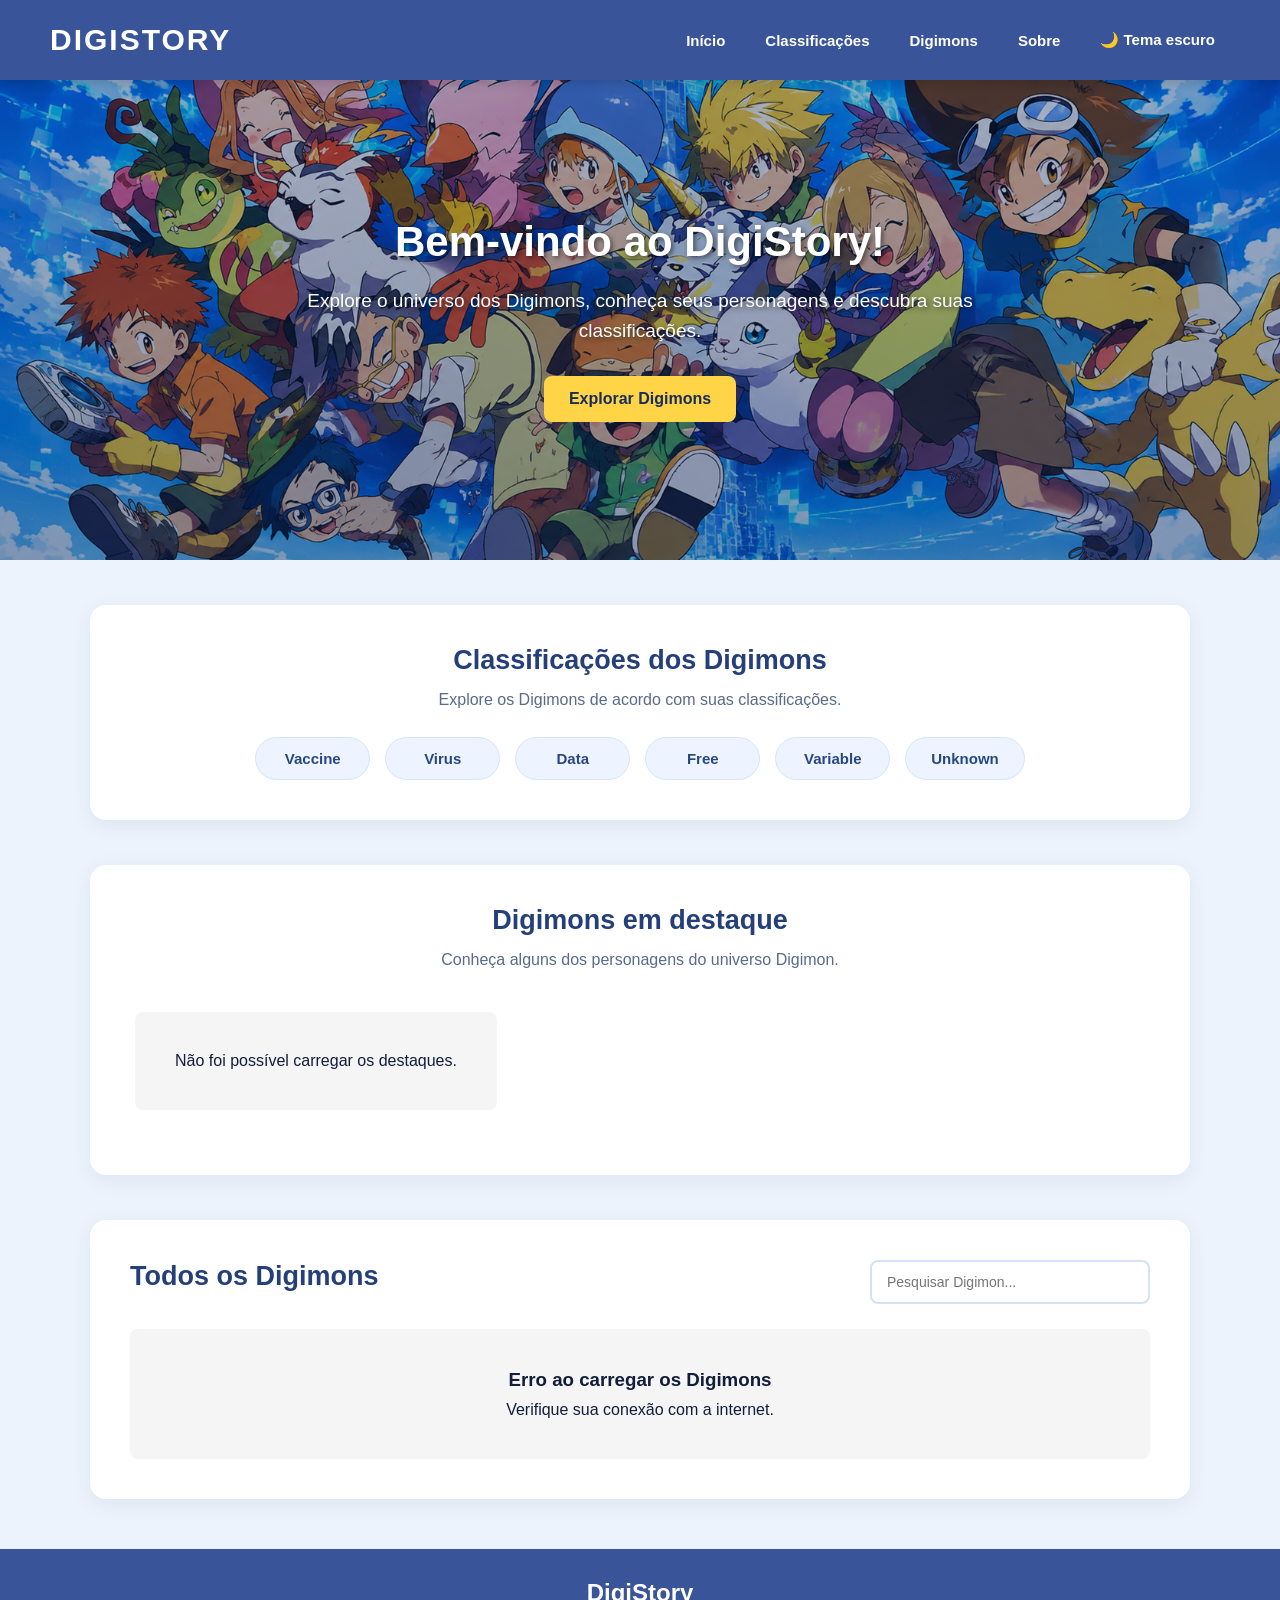
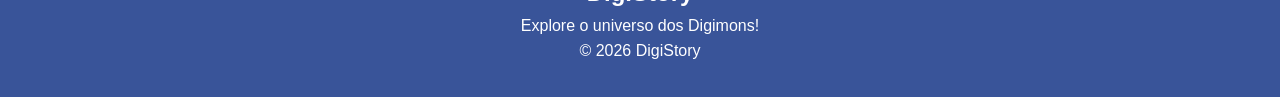
==== commit fdabde5f: "adicioni tela incial" ====
--- a/src/index.html
+++ b/src/index.html
@@ -1,82 +1,160 @@
+
 <!DOCTYPE html>
 <html lang="pt-BR">
 
 <head>
-
     <meta charset="UTF-8">
-
     <meta name="viewport" content="width=device-width, initial-scale=1.0">
 
     <title>DigiStory</title>
 
     <link rel="stylesheet" href="css/style.css">
-
 </head>
-
 
 <body>
 
-
     <!-- CABEÇALHO -->
-
     <header>
 
         <h1>DIGISTORY</h1>
 
-<nav>
+        <nav>
+            <a href="#inicio">Início</a>
+            <a href="#classificacoes">Classificações</a>
+            <a href="#lista">Digimons</a>
+            <a href="#sobre">Sobre</a>
 
-    <button id="inicio">
-        Início
-    </button>
+            <button id="botaoTema">
+                🌙 Tema escuro
+            </button>
+        </nav>
 
-    <button id="sobre">
-        Sobre
-    </button>
-
-    <button id="botaoTema">
-        🌙 Tema escuro
-    </button>
-
-</nav>
     </header>
 
 
-    <!-- CONTEÚDO PRINCIPAL -->
-
     <main>
 
+        <!-- TELA INICIAL -->
+        <section class="inicio" id="inicio">
 
-        <section class="topo">
+            <div class="inicio-conteudo">
 
-            <h2>Lista de Digimon</h2>
+                <h2>Bem-vindo ao DigiStory!</h2>
 
-            <input
-                type="text"
-                id="pesquisa"
-                placeholder="Pesquisar Digimon..."
-            >
+                <p>
+                    Explore o universo dos Digimons,
+                    conheça seus personagens e descubra
+                    suas classificações.
+                </p>
 
-        </section>
+                <a href="#lista" class="botao-explorar">
+                    Explorar Digimons
+                </a>
 
-
-        <!-- CARDS -->
-
-        <section
-            class="digimon-grid"
-            id="digimonGrid"
-        >
-
-            <div class="carregando">
-                Carregando Digimons...
             </div>
 
         </section>
 
 
+        <!-- CLASSIFICAÇÕES -->
+        <section class="classificacoes" id="classificacoes">
+
+            <h2>Classificações dos Digimons</h2>
+
+            <p>
+                Explore os Digimons de acordo com suas classificações.
+            </p>
+
+            <div class="tipos-digimon">
+
+                <button class="tipo-btn" data-tipo="Vaccine">
+                    Vaccine
+                </button>
+
+                <button class="tipo-btn" data-tipo="Virus">
+                    Virus
+                </button>
+
+                <button class="tipo-btn" data-tipo="Data">
+                    Data
+                </button>
+
+                <button class="tipo-btn" data-tipo="Free">
+                    Free
+                </button>
+
+                <button class="tipo-btn" data-tipo="Variable">
+                    Variable
+                </button>
+
+                <button class="tipo-btn" data-tipo="Unknown">
+                    Unknown
+                </button>
+
+            </div>
+
+        </section>
+
+
+        <!-- DIGIMONS EM DESTAQUE -->
+        <section class="populares" id="populares">
+
+            <h2>Digimons em destaque</h2>
+
+            <p>
+                Conheça alguns dos personagens do universo Digimon.
+            </p>
+
+            <div class="digimon-grid" id="digimonPopulares">
+
+                <div class="carregando">
+                    Carregando destaques...
+                </div>
+
+            </div>
+
+        </section>
+
+
+        <!-- LISTA COMPLETA -->
+        <section class="lista-completa" id="lista">
+
+            <div class="topo">
+
+                <h2>Todos os Digimons</h2>
+
+                <input
+                    type="text"
+                    id="pesquisa"
+                    placeholder="Pesquisar Digimon..."
+                >
+
+            </div>
+
+            <section
+                class="digimon-grid"
+                id="digimonGrid"
+            >
+
+                <div class="carregando">
+                    Carregando Digimons...
+                </div>
+
+            </section>
+
+        </section>
+
     </main>
 
 
-    <footer>
+    <!-- RODAPÉ -->
+    <footer id="sobre">
+
+        <h2>DigiStory</h2>
+
+        <p>
+            Explore o universo dos Digimons!
+        </p>
 
         <p>
             © 2026 DigiStory
@@ -85,14 +163,10 @@
     </footer>
 
 
-    <!-- SCRIPT -->
-
+    <!-- SCRIPTS -->
     <script src="css/script.js"></script>
     <script src="css/tema.js"></script>
-    <script src="css/script.js"></script>
-
-
 
 </body>
 
-</html>+</html>
--- a/src/css/style.css
+++ b/src/css/style.css
@@ -1,3 +1,4 @@
+
 /* RESET */
 
 * {
@@ -6,388 +7,428 @@
     box-sizing: border-box;
 }
 
+html {
+    scroll-behavior: smooth;
+    scroll-padding-top: 90px;
+}
+
 
 /* PÁGINA */
 
+
+
 body {
-
     font-family: Arial, sans-serif;
 
-    background-image: url("https://a.storyblok.com/f/178900/1191x842/634be2e5f9/digimon-tamers-anime-25th-anniversary-visual.png/m/filters:quality(95)format(webp)");
+    background-color: #edf3fc;
+    background-image: none;
+
+    min-height: 100vh;
+    position: relative;
+
+    color: #111d3a;
+}
+
+
+/* CABEÇALHO */
+
+header {
+    width: 100%;
+    min-height: 80px;
+    background-color: #395499;
+    color: white;
+
+    display: flex;
+    align-items: center;
+    justify-content: space-between;
+
+    padding: 0 50px;
+
+    position: sticky;
+    top: 0;
+    z-index: 100;
+
+    box-shadow: 0 3px 10px rgba(0, 0, 0, 0.15);
+}
+
+
+/* TÍTULO */
+
+header h1 {
+    font-size: 30px;
+    letter-spacing: 2px;
+}
+
+
+/* MENU */
+
+nav {
+    display: flex;
+    align-items: center;
+    gap: 10px;
+}
+
+nav a,
+nav button {
+    color: white;
+    text-decoration: none;
+
+    background-color: transparent;
+    border: none;
+
+    padding: 10px 15px;
+    border-radius: 6px;
+
+    font-size: 15px;
+    font-weight: bold;
+
+    cursor: pointer;
+    transition: 0.2s;
+}
+
+nav a:hover,
+nav button:hover {
+    background-color: rgba(255, 255, 255, 0.2);
+}
+
+
+/* CONTEÚDO PRINCIPAL */
+
+main {
+    width: 100%;
+    max-width: none;
+    margin: 0;
+}
+
+
+/* TELA INICIAL */
+
+.inicio {
+    min-height: 500px;
+
+    display: flex;
+    align-items: center;
+    justify-content: center;
+
+    text-align: center;
+
+    padding: 50px 20px;
+
+    background-image:
+        linear-gradient(
+            rgba(20, 57, 119, 0.45),
+            rgba(20, 57, 119, 0.55)
+        ),
+        url("img/fundo-inicial.jpg");
 
     background-size: cover;
-
     background-position: center;
-
     background-repeat: no-repeat;
-
-    background-attachment: fixed;
-
-    min-height: 100vh;
-
-}
-
-
-/* CABEÇALHO */
-
-header {
-
-    width: 100%;
-
-    height: 80px;
-
+}
+
+
+/* CONTEÚDO DA TELA INICIAL */
+
+.inicio-conteudo {
+    max-width: 700px;
+    color: white;
+    text-shadow: 2px 2px 5px rgba(0, 0, 0, 0.5);
+}
+
+.inicio-conteudo h2 {
+    font-size: 42px;
+    margin-bottom: 20px;
+}
+
+.inicio-conteudo p {
+    font-size: 19px;
+    line-height: 1.6;
+    margin-bottom: 30px;
+}
+
+
+/* BOTÃO EXPLORAR */
+
+.botao-explorar {
+    display: inline-block;
+
+    background-color: #ffd447;
+    color: #172d5b;
+
+    text-decoration: none;
+    font-weight: bold;
+
+    padding: 14px 25px;
+    border-radius: 8px;
+
+    text-shadow: none;
+
+    transition: 0.2s;
+}
+
+.botao-explorar:hover {
+    background-color: #ffe477;
+    transform: translateY(-3px);
+}
+
+
+/* CLASSIFICAÇÕES */
+
+.classificacoes,
+.populares,
+.lista-completa {
+    width: 90%;
+    max-width: 1100px;
+
+    margin: 0 auto;
+    padding: 55px 0 20px;
+
+    text-align: center;
+}
+
+.classificacoes h2,
+.populares h2,
+.lista-completa h2 {
+    color: #172d5b;
+    font-size: 28px;
+    margin-bottom: 12px;
+}
+
+.classificacoes > p,
+.populares > p {
+    color: #596b89;
+    margin-bottom: 25px;
+    line-height: 1.5;
+}
+
+
+/* BOTÕES DOS TIPOS */
+
+.tipos-digimon {
+    display: flex;
+    justify-content: center;
+    align-items: center;
+    flex-wrap: wrap;
+
+    gap: 15px;
+    margin-top: 25px;
+}
+
+.tipo-btn {
+    min-width: 115px;
+
+    background-color: white;
+    color: #263e78;
+
+    border: 2px solid #d5e2f5;
+    border-radius: 30px;
+
+    padding: 12px 22px;
+
+    font-size: 15px;
+    font-weight: bold;
+
+    cursor: pointer;
+    transition: 0.2s;
+}
+
+.tipo-btn:hover {
     background-color: #395499;
-
-    color: white;
-
+    color: white;
+    border-color: #395499;
+
+    transform: translateY(-3px);
+}
+
+
+/* DIGIMONS EM DESTAQUE */
+
+.populares {
+    padding-top: 60px;
+}
+
+#digimonPopulares {
+    margin-top: 25px;
+
+    grid-template-columns: repeat(5, 1fr);
+}
+
+
+/* LISTA COMPLETA */
+
+.lista-completa {
+    padding-top: 70px;
+    padding-bottom: 60px;
+}
+
+.topo {
     display: flex;
-
     align-items: center;
-
     justify-content: space-between;
 
-    padding: 0 50px;
-
-}
-
-
-/* TÍTULO */
-
-header h1 {
-
-    font-size: 30px;
-
-    letter-spacing: 2px;
-
-}
-
-
-/* BOTÕES DO MENU */
-
-nav button {
+    gap: 20px;
+    margin-bottom: 25px;
+}
+
+.topo h2 {
+    color: #172d5b;
+    font-size: 26px;
+}
+
+
+/* PESQUISA */
+
+#pesquisa {
+    width: 280px;
+
+    padding: 12px 15px;
+
+    border: 2px solid #d5e2f5;
+    border-radius: 8px;
+
+    outline: none;
+    font-size: 14px;
 
     background-color: white;
-
     color: #111d3a;
+}
+
+#pesquisa:focus {
+    border-color: #395499;
+}
+
+
+/* GRID DOS DIGIMONS */
+
+.digimon-grid {
+    display: grid;
+    grid-template-columns: repeat(3, 1fr);
+    gap: 20px;
+}
+
+
+/* CARD */
+
+.digimon-card {
+    position: relative;
+
+    background-color: #f5f5f5;
+
+    min-height: 280px;
+
+    border-radius: 8px;
+    padding: 15px;
+
+    text-align: center;
+
+    box-shadow: 0 4px 10px rgba(0, 0, 0, 0.15);
+
+    transition: 0.2s;
+}
+
+.digimon-card:hover {
+    transform: translateY(-5px);
+
+    box-shadow: 0 7px 15px rgba(0, 0, 0, 0.3);
+}
+
+
+/* NÚMERO */
+
+.numero {
+    position: absolute;
+
+    top: 10px;
+    left: 10px;
+
+    background-color: #111d3a;
+    color: white;
+
+    padding: 5px 8px;
+    border-radius: 5px;
+
+    font-size: 12px;
+}
+
+
+/* IMAGEM DO DIGIMON */
+
+.digimon-card img {
+    width: 180px;
+    height: 180px;
+
+    object-fit: contain;
+    margin-top: 15px;
+}
+
+
+/* INFORMAÇÕES */
+
+.digimon-info h3 {
+    color: #111d3a;
+
+    font-size: 22px;
+
+    margin-top: 5px;
+    margin-bottom: 15px;
+}
+
+
+/* BOTÃO DO CARD */
+
+.info-btn {
+    background-color: #111d3a;
+    color: white;
 
     border: none;
-
-    border-radius: 6px;
-
-    padding: 10px 20px;
-
-    margin-left: 10px;
+    border-radius: 5px;
+
+    padding: 9px 15px;
 
     cursor: pointer;
-
     font-weight: bold;
-
-}
-
-
-nav button:hover {
-
-    background-color: #dcecff;
-
-}
-
-
-/* CONTEÚDO */
-
-main {
-
-    width: 90%;
-
-    max-width: 1100px;
-
-    margin: 30px auto;
-
-}
-
-
-/* PARTE SUPERIOR */
-
-.topo {
-
-    display: flex;
-
-    align-items: center;
-
-    justify-content: space-between;
-
-    margin-bottom: 25px;
-
-}
-
-
-.topo h2 {
-
-    color: white;
-
-    font-size: 24px;
-
-}
-
-
-/* PESQUISA */
-
-#pesquisa {
-
-    width: 250px;
-
-    padding: 12px;
-
-    border: none;
-
-    border-radius: 6px;
-
-    outline: none;
-
-    font-size: 14px;
-
-}
-
-
-/* GRID DOS DIGIMON */
-
-.digimon-grid {
-
-    display: grid;
-
-    grid-template-columns: repeat(3, 1fr);
-
-    gap: 20px;
-
-}
-
-
-/* CARD */
-
-.digimon-card {
-
-    position: relative;
+}
+
+.info-btn:hover {
+    background-color: #263e78;
+}
+
+
+/* CARREGANDO */
+
+.carregando {
+    grid-column: 1 / -1;
 
     background-color: #f5f5f5;
 
-    min-height: 280px;
-
+    padding: 40px;
     border-radius: 8px;
 
-    padding: 15px;
-
     text-align: center;
-
-    box-shadow:
-        0 4px 10px rgba(0, 0, 0, 0.25);
-
-    transition: 0.2s;
-
-}
-
-
-.digimon-card:hover {
-
-    transform: translateY(-5px);
-
-    box-shadow:
-        0 7px 15px rgba(0, 0, 0, 0.3);
-
-}
-
-
-/* NÚMERO */
-
-.numero {
-
-    position: absolute;
-
-    top: 10px;
-
-    left: 10px;
-
-    background-color: #111d3a;
-
-    color: white;
-
-    padding: 5px 8px;
-
-    border-radius: 5px;
-
-    font-size: 12px;
-
-}
-
-
-/* IMAGEM DO DIGIMON */
-
-.digimon-card img {
-
-    width: 180px;
-
-    height: 180px;
-
-    object-fit: contain;
-
-    margin-top: 15px;
-
-}
-
-
-/* INFORMAÇÕES */
-
-.digimon-info h3 {
-
     color: #111d3a;
 
-    font-size: 22px;
-
-    margin-top: 5px;
-
-    margin-bottom: 15px;
-
-}
-
-
-/* BOTÃO DO CARD */
-
-.info-btn {
-
-    background-color: #111d3a;
-
-    color: white;
-
-    border: none;
-
-    border-radius: 5px;
-
-    padding: 9px 15px;
-
-    cursor: pointer;
-
-    font-weight: bold;
-
-}
-
-
-.info-btn:hover {
-
-    background-color: #263e78;
-
-}
-
-
-/* CARREGANDO */
-
-.carregando {
-
+    font-size: 20px;
+}
+
+
+/* ERRO */
+
+.erro {
     grid-column: 1 / -1;
 
     background-color: #f5f5f5;
 
     padding: 40px;
-
     border-radius: 8px;
 
     text-align: center;
-
     color: #111d3a;
-
-    font-size: 20px;
-
-}
-
-
-/* ERRO */
-
-.erro {
-
-    grid-column: 1 / -1;
-
-    background-color: #f5f5f5;
-
-    padding: 40px;
-
-    border-radius: 8px;
-
-    text-align: center;
-
-    color: #111d3a;
-
-}
-
+}
 
 .erro h3 {
-
     margin-bottom: 10px;
-
-}
-
-
-/* RODAPÉ */
-
-footer {
-
-    text-align: center;
-
-    color: white;
-
-    padding: 20px;
-
-}
-
-
-/* RESPONSIVIDADE */
-
-@media (max-width: 800px) {
-
-    .digimon-grid {
-
-        grid-template-columns: repeat(2, 1fr);
-
-    }
-
-}
-
-
-@media (max-width: 550px) {
-
-    header {
-
-        padding: 0 20px;
-
-    }
-
-
-    header h1 {
-
-        font-size: 22px;
-
-    }
-
-
-    .topo {
-
-        flex-direction: column;
-
-        gap: 15px;
-
-    }
-
-
-    #pesquisa {
-
-        width: 100%;
-
-    }
-
-
-    .digimon-grid {
-
-        grid-template-columns: 1fr;
-
-    }
-
-}
+}
+
 
 /* PAGINAÇÃO */
 
@@ -396,6 +437,7 @@
     justify-content: center;
     align-items: center;
     flex-wrap: wrap;
+
     gap: 8px;
     margin: 30px 0;
 }
@@ -403,9 +445,12 @@
 #paginacao button {
     background-color: white;
     color: #111d3a;
+
     border: none;
     border-radius: 6px;
+
     padding: 10px 14px;
+
     cursor: pointer;
     font-weight: bold;
 }
@@ -424,25 +469,26 @@
     cursor: not-allowed;
 }
 
+
 /* PÁGINA DE INFORMAÇÕES */
 
 .personagem-card {
     position: relative;
+
     width: 90%;
     max-width: 800px;
+
     margin: 40px auto 20px;
 
     background-color: #f5f5f5;
 
     border-radius: 10px;
-
     padding: 30px;
 
     text-align: center;
 
     box-shadow: 0 5px 15px rgba(0, 0, 0, 0.3);
 }
-
 
 .personagem-card h2 {
     color: #111d3a;
@@ -450,13 +496,11 @@
     margin-bottom: 20px;
 }
 
-
 .personagem-numero {
     top: 20px;
     left: 20px;
 }
 
-
 .personagem-imagem {
     width: 280px;
     height: 280px;
@@ -464,47 +508,35 @@
     object-fit: contain;
 
     margin: 10px auto 25px;
-
     display: block;
 }
-
 
 .informacoes {
     display: grid;
-
-    grid-template-columns:
-        repeat(2, 1fr);
+    grid-template-columns: repeat(2, 1fr);
 
     gap: 15px;
-
     margin-top: 20px;
 }
-
 
 .info-item {
     background-color: #e8ecf7;
 
     border-radius: 7px;
-
     padding: 15px;
 
     text-align: left;
 }
-
 
 .info-item strong {
     color: #111d3a;
-
     font-size: 17px;
 }
-
 
 .info-item p {
     color: #666;
-
     margin-top: 6px;
 }
-
 
 .descricao-personagem,
 .habilidades-personagem {
@@ -513,201 +545,521 @@
     padding: 20px;
 
     background-color: #e8ecf7;
-
     border-radius: 7px;
 
     text-align: left;
 }
-
 
 .descricao-personagem h3,
 .habilidades-personagem h3 {
     color: #111d3a;
-
     margin-bottom: 10px;
 }
-
 
 .descricao-personagem p {
     color: #555;
-
     line-height: 1.5;
 }
-
 
 .habilidades-personagem ul {
     padding-left: 20px;
 }
 
-
 .habilidades-personagem li {
     margin-bottom: 15px;
-
     color: #555;
 }
-
 
 .habilidades-personagem strong {
     color: #111d3a;
 }
 
-
 .habilidades-personagem li p {
     margin-top: 5px;
 }
 
-
 .voltar-btn {
     display: block;
 
     margin: 20px auto 40px;
 
     background-color: #111d3a;
-
     color: white;
 
     border: none;
-
     border-radius: 5px;
 
     padding: 12px 20px;
 
     cursor: pointer;
-
     font-weight: bold;
 }
-
 
 .voltar-btn:hover {
     background-color: #263e78;
 }
 
+.sem-imagem {
+    width: 280px;
+    height: 280px;
+
+    margin: 10px auto 25px;
+
+    display: flex;
+    align-items: center;
+    justify-content: center;
+
+    background-color: #e8ecf7;
+    border-radius: 8px;
+
+    color: #666;
+}
+
+
+/* RODAPÉ */
+
+footer {
+    background-color: #395499;
+    color: white;
+
+    text-align: center;
+    padding: 30px 20px;
+}
+
+footer h2 {
+    margin-bottom: 10px;
+}
+
+footer p {
+    margin: 7px 0;
+}
+
+
+/* TEMA ESCURO */
+
+body.tema-escuro {
+    background-color: #10131c;
+    color: white;
+}
+
+body.tema-escuro header,
+body.tema-escuro footer {
+    background-color: #111827;
+}
+
+body.tema-escuro .classificacoes h2,
+body.tema-escuro .populares h2,
+body.tema-escuro .lista-completa h2,
+body.tema-escuro .topo h2 {
+    color: white;
+}
+
+body.tema-escuro .classificacoes > p,
+body.tema-escuro .populares > p {
+    color: #d1d5db;
+}
+
+body.tema-escuro .tipo-btn {
+    background-color: #293241;
+    color: white;
+    border-color: #46546b;
+}
+
+body.tema-escuro .tipo-btn:hover {
+    background-color: #395499;
+}
+
+body.tema-escuro .digimon-card {
+    background-color: #1e2430;
+}
+
+body.tema-escuro .digimon-info h3 {
+    color: white;
+}
+
+body.tema-escuro .personagem-card {
+    background-color: #1e2430;
+}
+
+body.tema-escuro .personagem-card h2 {
+    color: white;
+}
+
+body.tema-escuro .info-item {
+    background-color: #293241;
+}
+
+body.tema-escuro .info-item strong {
+    color: white;
+}
+
+body.tema-escuro .info-item p {
+    color: #d1d5db;
+}
+
+body.tema-escuro .descricao-personagem,
+body.tema-escuro .habilidades-personagem {
+    background-color: #293241;
+}
+
+body.tema-escuro .descricao-personagem h3,
+body.tema-escuro .habilidades-personagem h3 {
+    color: white;
+}
+
+body.tema-escuro .descricao-personagem p,
+body.tema-escuro .habilidades-personagem li {
+    color: #d1d5db;
+}
+
+body.tema-escuro .habilidades-personagem strong {
+    color: white;
+}
+
+body.tema-escuro #pesquisa {
+    background-color: #293241;
+    color: white;
+    border-color: #46546b;
+}
+
+body.tema-escuro #paginacao button {
+    background-color: #293241;
+    color: white;
+}
+
+body.tema-escuro #paginacao button.pagina-atual {
+    background-color: #395499;
+}
+
+body.tema-escuro .carregando,
+body.tema-escuro .erro {
+    background-color: #1e2430;
+    color: white;
+}
+
+body.tema-escuro nav button {
+    color: white;
+}
+
 
 /* RESPONSIVIDADE */
 
-@media (max-width: 600px) {
+@media (max-width: 800px) {
+
+    .digimon-grid {
+        grid-template-columns: repeat(2, 1fr);
+    }
+
+    #digimonPopulares {
+        grid-template-columns: repeat(2, 1fr);
+    }
+
+    header {
+        padding: 0 25px;
+    }
+
+}
+
+@media (max-width: 550px) {
+
+    header {
+        height: auto;
+        min-height: 80px;
+
+        padding: 15px 20px;
+
+        flex-direction: column;
+        gap: 12px;
+    }
+
+    header h1 {
+        font-size: 22px;
+    }
+
+    nav {
+        justify-content: center;
+        flex-wrap: wrap;
+    }
+
+    nav a,
+    nav button {
+        font-size: 13px;
+        padding: 8px;
+    }
+
+    .inicio {
+        min-height: 420px;
+        background-position: center;
+    }
+
+    .inicio-conteudo h2 {
+        font-size: 30px;
+    }
+
+    .inicio-conteudo p {
+        font-size: 16px;
+    }
+
+    .classificacoes,
+    .populares,
+    .lista-completa {
+        width: 92%;
+    }
+
+    .tipos-digimon {
+        gap: 10px;
+    }
+
+    .tipo-btn {
+        min-width: 100px;
+        padding: 10px 15px;
+    }
+
+    .topo {
+        flex-direction: column;
+        gap: 15px;
+    }
+
+    #pesquisa {
+        width: 100%;
+    }
+
+    .digimon-grid,
+    #digimonPopulares {
+        grid-template-columns: 1fr;
+    }
 
     .personagem-card {
         width: 95%;
-
         padding: 20px;
     }
-
 
     .personagem-imagem {
         width: 220px;
         height: 220px;
     }
 
-
     .informacoes {
         grid-template-columns: 1fr;
     }
 
 }
 
-.sem-imagem {
-    width: 280px;
-    height: 280px;
-    margin: 10px auto 25px;
+
+
+/* NOVO VISUAL DAS SEÇÕES */
+
+.classificacoes,
+.populares,
+.lista-completa {
+    background-color: #ffffff;
+
+    border-radius: 16px;
+
+    padding: 40px;
+
+    margin: 45px auto;
+
+    box-shadow: 0 5px 20px rgba(30, 60, 110, 0.08);
+}
+
+/* TELA INICIAL */
+
+.inicio {
+    min-height: 480px;
 
     display: flex;
     align-items: center;
     justify-content: center;
 
-    background-color: #e8ecf7;
-    border-radius: 8px;
-
-    color: #666;
+    text-align: center;
+    padding: 50px 20px;
+
+    background-image:
+        linear-gradient(
+            rgba(10, 35, 90, 0.35),
+            rgba(10, 35, 90, 0.45)
+        ),
+        url("img/fundo-inicial.png");
+
+    background-size: cover;
+    background-position: center;
+    background-repeat: no-repeat;
+}
+
+/* TÍTULOS */
+
+.classificacoes h2,
+.populares h2,
+.lista-completa h2 {
+    color: #243f79;
+    font-size: 27px;
+    margin-bottom: 12px;
+}
+
+/* CLASSIFICAÇÕES */
+
+.tipo-btn {
+    background-color: #edf3ff;
+    color: #29477f;
+
+    border: 1px solid #d8e4fa;
+
+    padding: 12px 25px;
+
+    border-radius: 30px;
+}
+
+.tipo-btn:hover {
+    background-color: #395499;
+    color: white;
+}
+
+/* DESTAQUES */
+
+#digimonPopulares {
+    grid-template-columns: repeat(3, 1fr);
+}
+
+/* LISTA */
+
+.lista-completa {
+    margin-bottom: 50px;
 }
 
 /* TEMA ESCURO */
 
 body.tema-escuro {
-    background-color: #10131c;
-}
-
-
-body.tema-escuro header {
-    background-color: #111827;
-}
-
-
-body.tema-escuro .digimon-card {
-    background-color: #1e2430;
-}
-
-
-body.tema-escuro .digimon-info h3 {
-    color: white;
-}
-
-
-body.tema-escuro .digimon-info p {
-    color: #d1d5db;
-}
-
-
-body.tema-escuro .personagem-card {
-    background-color: #1e2430;
-}
-
-
-body.tema-escuro .personagem-card h2 {
-    color: white;
-}
-
-
-body.tema-escuro .info-item {
-    background-color: #293241;
-}
-
-
-body.tema-escuro .info-item strong {
-    color: white;
-}
-
-
-body.tema-escuro .info-item p {
-    color: #d1d5db;
-}
-
-
-body.tema-escuro .descricao-personagem,
-body.tema-escuro .habilidades-personagem {
-    background-color: #293241;
-}
-
-
-body.tema-escuro .descricao-personagem h3,
-body.tema-escuro .habilidades-personagem h3 {
-    color: white;
-}
-
-
-body.tema-escuro .descricao-personagem p,
-body.tema-escuro .habilidades-personagem li {
-    color: #d1d5db;
-}
-
-
-body.tema-escuro .habilidades-personagem strong {
-    color: white;
-}
-
-
-body.tema-escuro #paginacao button {
-    background-color: #293241;
-    color: white;
-}
-
-
-body.tema-escuro #paginacao button.pagina-atual {
+    background-color: #101827;
+}
+
+body.tema-escuro .classificacoes,
+body.tema-escuro .populares,
+body.tema-escuro .lista-completa {
+    background-color: #1e293b;
+}
+
+body.tema-escuro .classificacoes h2,
+body.tema-escuro .populares h2,
+body.tema-escuro .lista-completa h2 {
+    color: white;
+}
+
+/* CELULAR */
+
+@media (max-width: 550px) {
+    .classificacoes,
+    .populares,
+    .lista-completa {
+        padding: 25px 15px;
+        margin: 25px auto;
+    }
+
+    #digimonPopulares {
+        grid-template-columns: 1fr;
+    }
+}
+
+
+/* CLASSIFICAÇÃO SELECIONADA */
+
+.tipo-btn.tipo-selecionado {
     background-color: #395499;
-}
-
-
-body.tema-escuro nav button {
-    background-color: #293241;
-    color: white;
-}+    color: white;
+    border-color: #395499;
+
+    transform: translateY(-3px);
+
+    box-shadow: 0 4px 12px rgba(57, 84, 153, 0.25);
+}
+
+
+/* ======================================
+   DESTAQUES COM VISUAL DIFERENTE
+====================================== */
+
+#digimonPopulares {
+    display: flex;
+    gap: 20px;
+    overflow-x: auto;
+    padding: 15px 5px 25px;
+    scroll-snap-type: x mandatory;
+}
+
+#digimonPopulares .digimon-card {
+    flex: 0 0 270px;
+    min-height: 170px;
+    display: flex;
+    align-items: center;
+    gap: 15px;
+    padding: 18px;
+    position: relative;
+    background: linear-gradient(135deg, #e8f1ff, #ffffff);
+    border: 1px solid #cbdcff;
+    border-radius: 16px;
+    box-shadow: 0 5px 14px rgba(20, 50, 100, 0.12);
+    scroll-snap-align: start;
+    transition: transform 0.25s, box-shadow 0.25s;
+}
+
+#digimonPopulares .digimon-card:hover {
+    transform: translateY(-5px);
+    box-shadow: 0 9px 20px rgba(20, 50, 100, 0.2);
+}
+
+#digimonPopulares .digimon-card img {
+    width: 125px;
+    height: 125px;
+    object-fit: contain;
+    background: white;
+    border-radius: 12px;
+    flex-shrink: 0;
+}
+
+#digimonPopulares .digimon-info {
+    text-align: left;
+}
+
+#digimonPopulares .digimon-info h3 {
+    color: #173b78;
+    font-size: 19px;
+    margin-bottom: 12px;
+}
+
+#digimonPopulares .numero {
+    top: 8px;
+    left: 8px;
+}
+
+#digimonPopulares .info-btn {
+    font-size: 11px;
+}
+
+/* Barra de rolagem */
+#digimonPopulares::-webkit-scrollbar {
+    height: 8px;
+}
+
+#digimonPopulares::-webkit-scrollbar-thumb {
+    background: #789bd8;
+    border-radius: 10px;
+}
+
+
+/* AUMENTAR IMAGEM AO PASSAR O MOUSE */
+
+#digimonPopulares .digimon-card {
+    position: relative;
+}
+
+#digimonPopulares .digimon-card img {
+    transition: transform 0.35s ease;
+    transform-origin: center;
+    position: relative;
+    z-index: 1;
+}
+
+#digimonPopulares .digimon-card:hover img {
+    transform: scale(1.5);
+    z-index: 10;
+}
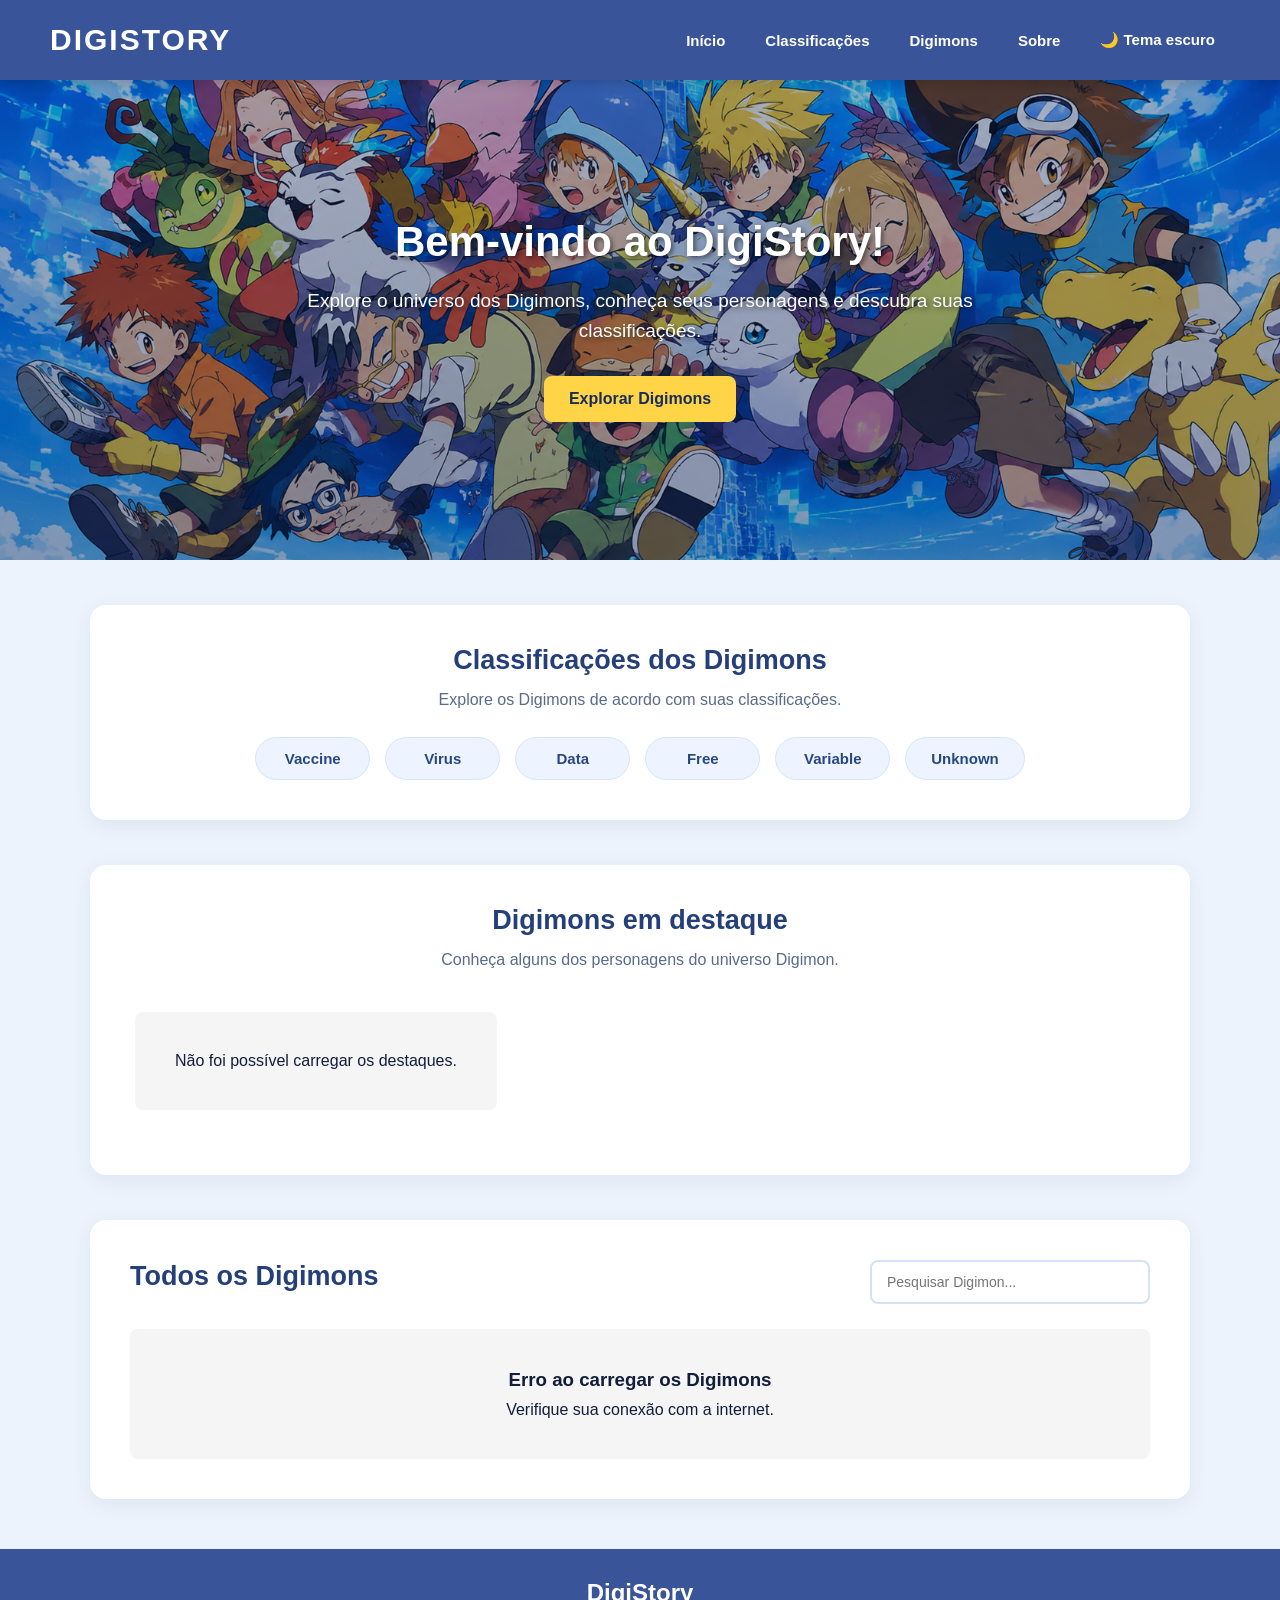
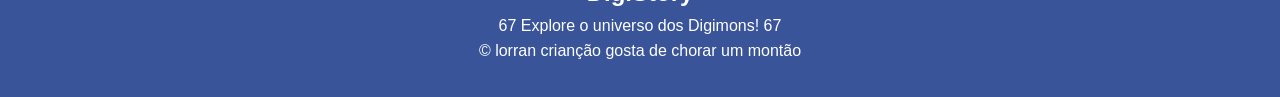
==== commit 60a96795: "melhorei a tela inicial" ====
--- a/src/index.html
+++ b/src/index.html
@@ -153,11 +153,11 @@
         <h2>DigiStory</h2>
 
         <p>
-            Explore o universo dos Digimons!
+            67 Explore o universo dos Digimons! 67
         </p>
 
         <p>
-            © 2026 DigiStory
+            © lorran crianção gosta de chorar um montão
         </p>
 
     </footer>
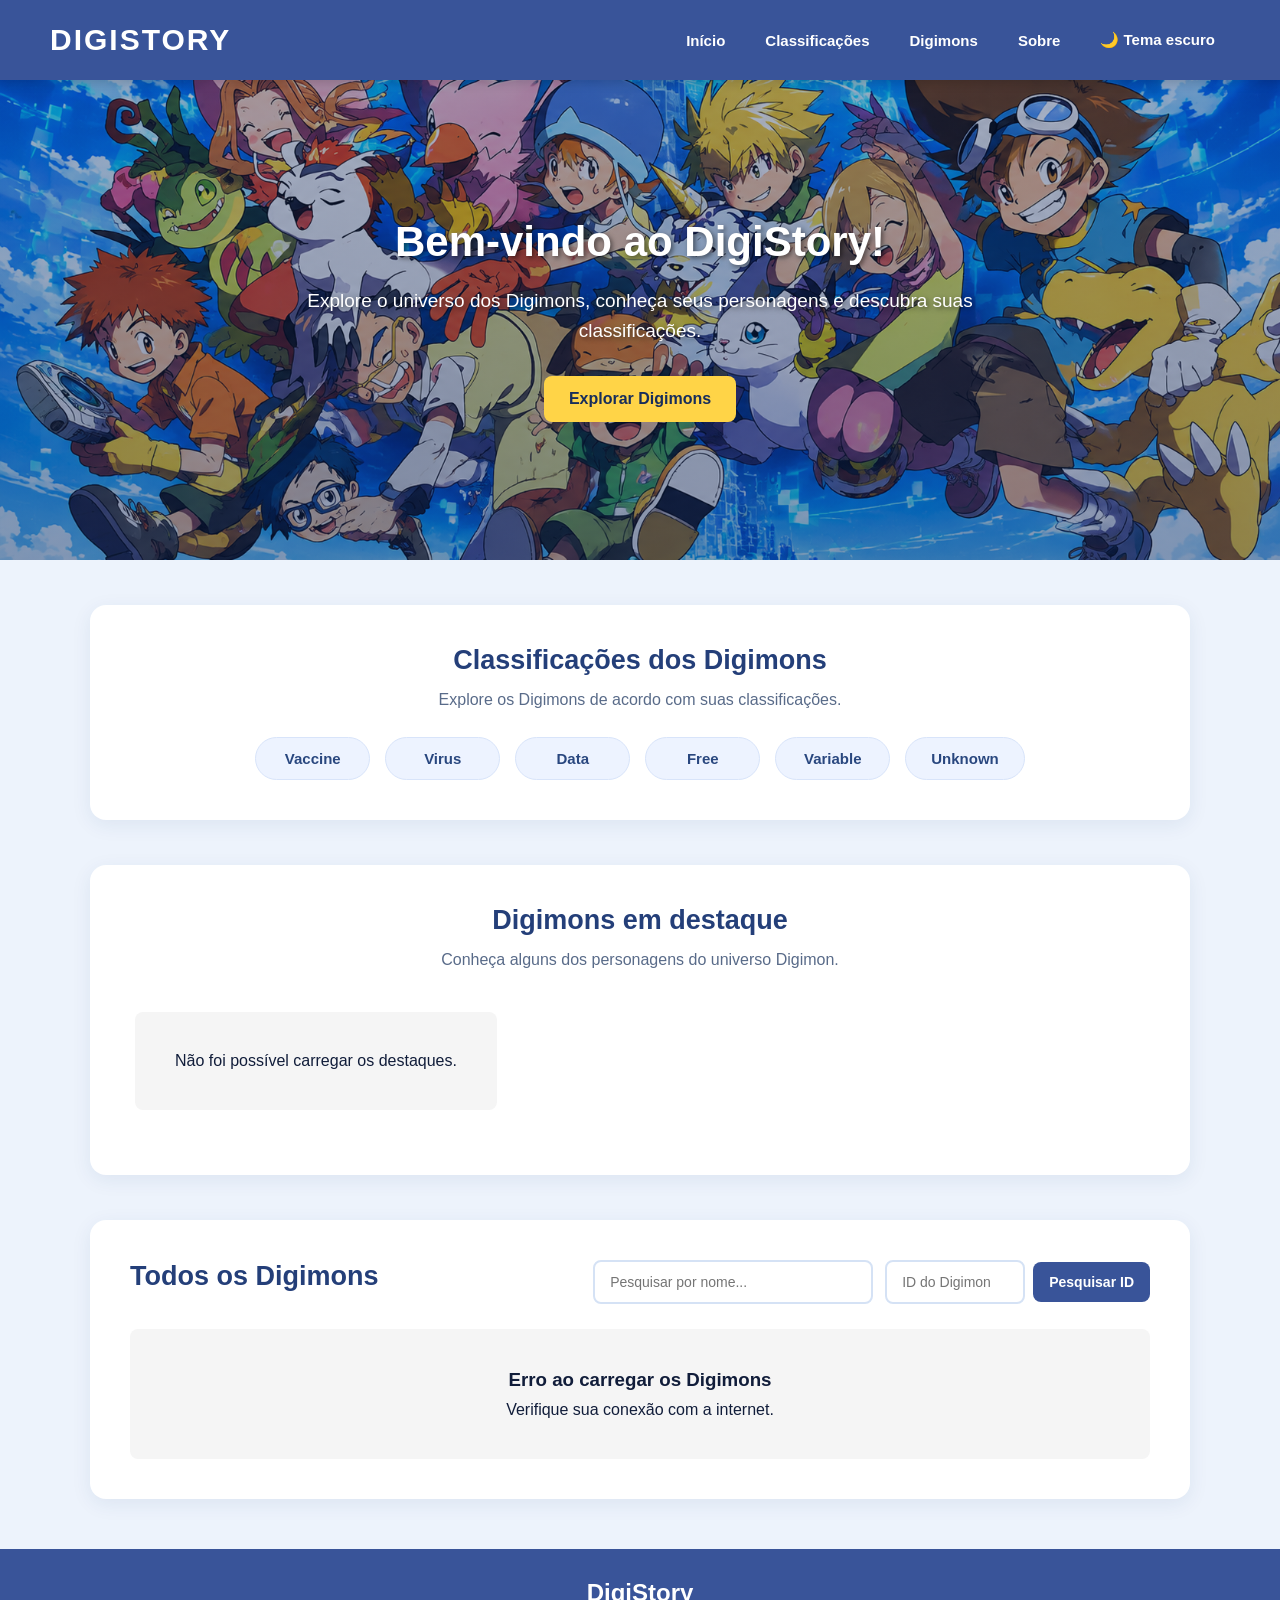
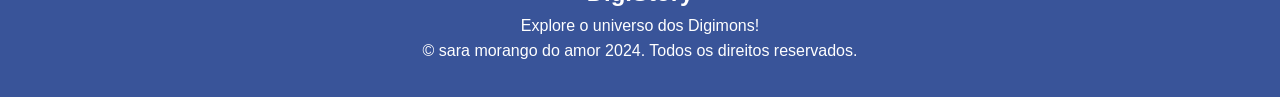
==== commit bef2e376: "botao proximno e anterior" ====
--- a/src/index.html
+++ b/src/index.html
@@ -1,172 +1,118 @@
-
-<!DOCTYPE html>
+<!doctype html>
 <html lang="pt-BR">
-
-<head>
-    <meta charset="UTF-8">
-    <meta name="viewport" content="width=device-width, initial-scale=1.0">
+  <head>
+    <meta charset="UTF-8" />
+    <meta name="viewport" content="width=device-width, initial-scale=1.0" />
 
     <title>DigiStory</title>
 
-    <link rel="stylesheet" href="css/style.css">
-</head>
+    <link rel="stylesheet" href="css/style.css" />
+  </head>
 
-<body>
-
+  <body>
     <!-- CABEÇALHO -->
     <header>
+      <h1>DIGISTORY</h1>
 
-        <h1>DIGISTORY</h1>
+      <nav>
+        <a href="#inicio">Início</a>
+        <a href="#classificacoes">Classificações</a>
+        <a href="#lista">Digimons</a>
+        <a href="#sobre">Sobre</a>
 
-        <nav>
-            <a href="#inicio">Início</a>
-            <a href="#classificacoes">Classificações</a>
-            <a href="#lista">Digimons</a>
-            <a href="#sobre">Sobre</a>
-
-            <button id="botaoTema">
-                🌙 Tema escuro
-            </button>
-        </nav>
-
+        <button id="botaoTema">🌙 Tema escuro</button>
+      </nav>
     </header>
 
+    <main>
+      <!-- TELA INICIAL -->
+      <section class="inicio" id="inicio">
+        <div class="inicio-conteudo">
+          <h2>Bem-vindo ao DigiStory!</h2>
 
-    <main>
+          <p>
+            Explore o universo dos Digimons, conheça seus personagens e descubra
+            suas classificações.
+          </p>
 
-        <!-- TELA INICIAL -->
-        <section class="inicio" id="inicio">
+          <a href="#lista" class="botao-explorar"> Explorar Digimons </a>
+        </div>
+      </section>
 
-            <div class="inicio-conteudo">
+      <!-- CLASSIFICAÇÕES -->
+      <section class="classificacoes" id="classificacoes">
+        <h2>Classificações dos Digimons</h2>
 
-                <h2>Bem-vindo ao DigiStory!</h2>
+        <p>Explore os Digimons de acordo com suas classificações.</p>
 
-                <p>
-                    Explore o universo dos Digimons,
-                    conheça seus personagens e descubra
-                    suas classificações.
-                </p>
+        <div class="tipos-digimon">
+          <button class="tipo-btn" data-tipo="Vaccine">Vaccine</button>
 
-                <a href="#lista" class="botao-explorar">
-                    Explorar Digimons
-                </a>
+          <button class="tipo-btn" data-tipo="Virus">Virus</button>
 
+          <button class="tipo-btn" data-tipo="Data">Data</button>
+
+          <button class="tipo-btn" data-tipo="Free">Free</button>
+
+          <button class="tipo-btn" data-tipo="Variable">Variable</button>
+
+          <button class="tipo-btn" data-tipo="Unknown">Unknown</button>
+        </div>
+      </section>
+
+      <!-- DIGIMONS EM DESTAQUE -->
+      <section class="populares" id="populares">
+        <h2>Digimons em destaque</h2>
+
+        <p>Conheça alguns dos personagens do universo Digimon.</p>
+
+        <div class="digimon-grid" id="digimonPopulares">
+          <div class="carregando">Carregando destaques...</div>
+        </div>
+      </section>
+
+      <!-- LISTA COMPLETA -->
+      <section class="lista-completa" id="lista">
+        <div class="topo">
+          <h2>Todos os Digimons</h2>
+
+          <div class="grupo-pesquisas">
+            <input
+              type="text"
+              id="pesquisa"
+              placeholder="Pesquisar por nome..."
+            />
+
+            <div class="pesquisa-id">
+              <input
+                type="number"
+                id="pesquisaId"
+                placeholder="ID do Digimon"
+                min="1"
+              />
+
+              <button id="btnPesquisarId">Pesquisar ID</button>
             </div>
+          </div>
+        </div>
 
+        <section class="digimon-grid" id="digimonGrid">
+          <div class="carregando">Carregando Digimons...</div>
         </section>
-
-
-        <!-- CLASSIFICAÇÕES -->
-        <section class="classificacoes" id="classificacoes">
-
-            <h2>Classificações dos Digimons</h2>
-
-            <p>
-                Explore os Digimons de acordo com suas classificações.
-            </p>
-
-            <div class="tipos-digimon">
-
-                <button class="tipo-btn" data-tipo="Vaccine">
-                    Vaccine
-                </button>
-
-                <button class="tipo-btn" data-tipo="Virus">
-                    Virus
-                </button>
-
-                <button class="tipo-btn" data-tipo="Data">
-                    Data
-                </button>
-
-                <button class="tipo-btn" data-tipo="Free">
-                    Free
-                </button>
-
-                <button class="tipo-btn" data-tipo="Variable">
-                    Variable
-                </button>
-
-                <button class="tipo-btn" data-tipo="Unknown">
-                    Unknown
-                </button>
-
-            </div>
-
-        </section>
-
-
-        <!-- DIGIMONS EM DESTAQUE -->
-        <section class="populares" id="populares">
-
-            <h2>Digimons em destaque</h2>
-
-            <p>
-                Conheça alguns dos personagens do universo Digimon.
-            </p>
-
-            <div class="digimon-grid" id="digimonPopulares">
-
-                <div class="carregando">
-                    Carregando destaques...
-                </div>
-
-            </div>
-
-        </section>
-
-
-        <!-- LISTA COMPLETA -->
-        <section class="lista-completa" id="lista">
-
-            <div class="topo">
-
-                <h2>Todos os Digimons</h2>
-
-                <input
-                    type="text"
-                    id="pesquisa"
-                    placeholder="Pesquisar Digimon..."
-                >
-
-            </div>
-
-            <section
-                class="digimon-grid"
-                id="digimonGrid"
-            >
-
-                <div class="carregando">
-                    Carregando Digimons...
-                </div>
-
-            </section>
-
-        </section>
-
+      </section>
     </main>
-
 
     <!-- RODAPÉ -->
     <footer id="sobre">
+      <h2>DigiStory</h2>
 
-        <h2>DigiStory</h2>
+      <p>Explore o universo dos Digimons!</p>
 
-        <p>
-            67 Explore o universo dos Digimons! 67
-        </p>
-
-        <p>
-            © lorran crianção gosta de chorar um montão
-        </p>
-
+      <p>© sara morango do amor 2024. Todos os direitos reservados.</p>
     </footer>
-
 
     <!-- SCRIPTS -->
     <script src="css/script.js"></script>
     <script src="css/tema.js"></script>
-
-</body>
-
+  </body>
 </html>
--- a/src/css/style.css
+++ b/src/css/style.css
@@ -1,890 +1,849 @@
-
 /* RESET */
 
 * {
-    margin: 0;
-    padding: 0;
-    box-sizing: border-box;
+  margin: 0;
+  padding: 0;
+  box-sizing: border-box;
 }
 
 html {
-    scroll-behavior: smooth;
-    scroll-padding-top: 90px;
-}
-
+  scroll-behavior: smooth;
+  scroll-padding-top: 90px;
+}
 
 /* PÁGINA */
 
-
-
 body {
-    font-family: Arial, sans-serif;
-
-    background-color: #edf3fc;
-    background-image: none;
-
-    min-height: 100vh;
-    position: relative;
-
-    color: #111d3a;
-}
-
+  font-family: Arial, sans-serif;
+
+  background-color: #edf3fc;
+  background-image: none;
+
+  min-height: 100vh;
+  position: relative;
+
+  color: #111d3a;
+}
 
 /* CABEÇALHO */
 
 header {
-    width: 100%;
-    min-height: 80px;
-    background-color: #395499;
-    color: white;
-
-    display: flex;
-    align-items: center;
-    justify-content: space-between;
-
-    padding: 0 50px;
-
-    position: sticky;
-    top: 0;
-    z-index: 100;
-
-    box-shadow: 0 3px 10px rgba(0, 0, 0, 0.15);
-}
-
+  width: 100%;
+  min-height: 80px;
+  background-color: #395499;
+  color: white;
+
+  display: flex;
+  align-items: center;
+  justify-content: space-between;
+
+  padding: 0 50px;
+
+  position: sticky;
+  top: 0;
+  z-index: 100;
+
+  box-shadow: 0 3px 10px rgba(0, 0, 0, 0.15);
+}
 
 /* TÍTULO */
 
 header h1 {
-    font-size: 30px;
-    letter-spacing: 2px;
-}
-
+  font-size: 30px;
+  letter-spacing: 2px;
+}
 
 /* MENU */
 
 nav {
-    display: flex;
-    align-items: center;
-    gap: 10px;
+  display: flex;
+  align-items: center;
+  gap: 10px;
 }
 
 nav a,
 nav button {
-    color: white;
-    text-decoration: none;
-
-    background-color: transparent;
-    border: none;
-
-    padding: 10px 15px;
-    border-radius: 6px;
-
-    font-size: 15px;
-    font-weight: bold;
-
-    cursor: pointer;
-    transition: 0.2s;
+  color: white;
+  text-decoration: none;
+
+  background-color: transparent;
+  border: none;
+
+  padding: 10px 15px;
+  border-radius: 6px;
+
+  font-size: 15px;
+  font-weight: bold;
+
+  cursor: pointer;
+  transition: 0.2s;
 }
 
 nav a:hover,
 nav button:hover {
-    background-color: rgba(255, 255, 255, 0.2);
-}
-
+  background-color: rgba(255, 255, 255, 0.2);
+}
 
 /* CONTEÚDO PRINCIPAL */
 
 main {
-    width: 100%;
-    max-width: none;
-    margin: 0;
-}
-
+  width: 100%;
+  max-width: none;
+  margin: 0;
+}
 
 /* TELA INICIAL */
 
 .inicio {
-    min-height: 500px;
-
-    display: flex;
-    align-items: center;
-    justify-content: center;
-
-    text-align: center;
-
-    padding: 50px 20px;
-
-    background-image:
-        linear-gradient(
-            rgba(20, 57, 119, 0.45),
-            rgba(20, 57, 119, 0.55)
-        ),
-        url("img/fundo-inicial.jpg");
-
-    background-size: cover;
-    background-position: center;
-    background-repeat: no-repeat;
-}
-
+  min-height: 500px;
+
+  display: flex;
+  align-items: center;
+  justify-content: center;
+
+  text-align: center;
+
+  padding: 50px 20px;
+
+  background-image:
+    linear-gradient(rgba(20, 57, 119, 0.45), rgba(20, 57, 119, 0.55)),
+    url("img/fundo-inicial.jpg");
+
+  background-size: cover;
+  background-position: center;
+  background-repeat: no-repeat;
+}
 
 /* CONTEÚDO DA TELA INICIAL */
 
 .inicio-conteudo {
-    max-width: 700px;
-    color: white;
-    text-shadow: 2px 2px 5px rgba(0, 0, 0, 0.5);
+  max-width: 700px;
+  color: white;
+  text-shadow: 2px 2px 5px rgba(0, 0, 0, 0.5);
 }
 
 .inicio-conteudo h2 {
-    font-size: 42px;
-    margin-bottom: 20px;
+  font-size: 42px;
+  margin-bottom: 20px;
 }
 
 .inicio-conteudo p {
-    font-size: 19px;
-    line-height: 1.6;
-    margin-bottom: 30px;
-}
-
+  font-size: 19px;
+  line-height: 1.6;
+  margin-bottom: 30px;
+}
 
 /* BOTÃO EXPLORAR */
 
 .botao-explorar {
-    display: inline-block;
-
-    background-color: #ffd447;
-    color: #172d5b;
-
-    text-decoration: none;
-    font-weight: bold;
-
-    padding: 14px 25px;
-    border-radius: 8px;
-
-    text-shadow: none;
-
-    transition: 0.2s;
+  display: inline-block;
+
+  background-color: #ffd447;
+  color: #172d5b;
+
+  text-decoration: none;
+  font-weight: bold;
+
+  padding: 14px 25px;
+  border-radius: 8px;
+
+  text-shadow: none;
+
+  transition: 0.2s;
 }
 
 .botao-explorar:hover {
-    background-color: #ffe477;
-    transform: translateY(-3px);
-}
-
+  background-color: #ffe477;
+  transform: translateY(-3px);
+}
 
 /* CLASSIFICAÇÕES */
 
 .classificacoes,
 .populares,
 .lista-completa {
-    width: 90%;
-    max-width: 1100px;
-
-    margin: 0 auto;
-    padding: 55px 0 20px;
-
-    text-align: center;
+  width: 90%;
+  max-width: 1100px;
+
+  margin: 0 auto;
+  padding: 55px 0 20px;
+
+  text-align: center;
 }
 
 .classificacoes h2,
 .populares h2,
 .lista-completa h2 {
-    color: #172d5b;
-    font-size: 28px;
-    margin-bottom: 12px;
+  color: #172d5b;
+  font-size: 28px;
+  margin-bottom: 12px;
 }
 
 .classificacoes > p,
 .populares > p {
-    color: #596b89;
-    margin-bottom: 25px;
-    line-height: 1.5;
-}
-
+  color: #596b89;
+  margin-bottom: 25px;
+  line-height: 1.5;
+}
 
 /* BOTÕES DOS TIPOS */
 
 .tipos-digimon {
-    display: flex;
-    justify-content: center;
-    align-items: center;
-    flex-wrap: wrap;
-
-    gap: 15px;
-    margin-top: 25px;
+  display: flex;
+  justify-content: center;
+  align-items: center;
+  flex-wrap: wrap;
+
+  gap: 15px;
+  margin-top: 25px;
 }
 
 .tipo-btn {
-    min-width: 115px;
-
-    background-color: white;
-    color: #263e78;
-
-    border: 2px solid #d5e2f5;
-    border-radius: 30px;
-
-    padding: 12px 22px;
-
-    font-size: 15px;
-    font-weight: bold;
-
-    cursor: pointer;
-    transition: 0.2s;
+  min-width: 115px;
+
+  background-color: white;
+  color: #263e78;
+
+  border: 2px solid #d5e2f5;
+  border-radius: 30px;
+
+  padding: 12px 22px;
+
+  font-size: 15px;
+  font-weight: bold;
+
+  cursor: pointer;
+  transition: 0.2s;
 }
 
 .tipo-btn:hover {
-    background-color: #395499;
-    color: white;
-    border-color: #395499;
-
-    transform: translateY(-3px);
-}
-
+  background-color: #395499;
+  color: white;
+  border-color: #395499;
+
+  transform: translateY(-3px);
+}
 
 /* DIGIMONS EM DESTAQUE */
 
 .populares {
-    padding-top: 60px;
+  padding-top: 60px;
 }
 
 #digimonPopulares {
-    margin-top: 25px;
-
-    grid-template-columns: repeat(5, 1fr);
-}
-
+  margin-top: 25px;
+
+  grid-template-columns: repeat(5, 1fr);
+}
 
 /* LISTA COMPLETA */
 
 .lista-completa {
-    padding-top: 70px;
-    padding-bottom: 60px;
+  padding-top: 70px;
+  padding-bottom: 60px;
 }
 
 .topo {
-    display: flex;
-    align-items: center;
-    justify-content: space-between;
-
-    gap: 20px;
-    margin-bottom: 25px;
+  display: flex;
+  align-items: center;
+  justify-content: space-between;
+
+  gap: 20px;
+  margin-bottom: 25px;
 }
 
 .topo h2 {
-    color: #172d5b;
-    font-size: 26px;
-}
-
+  color: #172d5b;
+  font-size: 26px;
+}
 
 /* PESQUISA */
 
 #pesquisa {
-    width: 280px;
-
-    padding: 12px 15px;
-
-    border: 2px solid #d5e2f5;
-    border-radius: 8px;
-
-    outline: none;
-    font-size: 14px;
-
-    background-color: white;
-    color: #111d3a;
+  width: 280px;
+
+  padding: 12px 15px;
+
+  border: 2px solid #d5e2f5;
+  border-radius: 8px;
+
+  outline: none;
+  font-size: 14px;
+
+  background-color: white;
+  color: #111d3a;
 }
 
 #pesquisa:focus {
-    border-color: #395499;
-}
-
+  border-color: #395499;
+}
 
 /* GRID DOS DIGIMONS */
 
 .digimon-grid {
-    display: grid;
-    grid-template-columns: repeat(3, 1fr);
-    gap: 20px;
-}
-
+  display: grid;
+  grid-template-columns: repeat(3, 1fr);
+  gap: 20px;
+}
 
 /* CARD */
 
 .digimon-card {
-    position: relative;
-
-    background-color: #f5f5f5;
-
-    min-height: 280px;
-
-    border-radius: 8px;
-    padding: 15px;
-
-    text-align: center;
-
-    box-shadow: 0 4px 10px rgba(0, 0, 0, 0.15);
-
-    transition: 0.2s;
+  position: relative;
+
+  background-color: #f5f5f5;
+
+  min-height: 280px;
+
+  border-radius: 8px;
+  padding: 15px;
+
+  text-align: center;
+
+  box-shadow: 0 4px 10px rgba(0, 0, 0, 0.15);
+
+  transition: 0.2s;
 }
 
 .digimon-card:hover {
-    transform: translateY(-5px);
-
-    box-shadow: 0 7px 15px rgba(0, 0, 0, 0.3);
-}
-
+  transform: translateY(-5px);
+
+  box-shadow: 0 7px 15px rgba(0, 0, 0, 0.3);
+}
 
 /* NÚMERO */
 
 .numero {
-    position: absolute;
-
-    top: 10px;
-    left: 10px;
-
-    background-color: #111d3a;
-    color: white;
-
-    padding: 5px 8px;
-    border-radius: 5px;
-
-    font-size: 12px;
-}
-
+  position: absolute;
+
+  top: 10px;
+  left: 10px;
+
+  background-color: #111d3a;
+  color: white;
+
+  padding: 5px 8px;
+  border-radius: 5px;
+
+  font-size: 12px;
+}
 
 /* IMAGEM DO DIGIMON */
 
 .digimon-card img {
-    width: 180px;
-    height: 180px;
-
-    object-fit: contain;
-    margin-top: 15px;
-}
-
+  width: 180px;
+  height: 180px;
+
+  object-fit: contain;
+  margin-top: 15px;
+}
 
 /* INFORMAÇÕES */
 
 .digimon-info h3 {
-    color: #111d3a;
-
-    font-size: 22px;
-
-    margin-top: 5px;
-    margin-bottom: 15px;
-}
-
+  color: #111d3a;
+
+  font-size: 22px;
+
+  margin-top: 5px;
+  margin-bottom: 15px;
+}
 
 /* BOTÃO DO CARD */
 
 .info-btn {
-    background-color: #111d3a;
-    color: white;
-
-    border: none;
-    border-radius: 5px;
-
-    padding: 9px 15px;
-
-    cursor: pointer;
-    font-weight: bold;
+  background-color: #111d3a;
+  color: white;
+
+  border: none;
+  border-radius: 5px;
+
+  padding: 9px 15px;
+
+  cursor: pointer;
+  font-weight: bold;
 }
 
 .info-btn:hover {
-    background-color: #263e78;
-}
-
+  background-color: #263e78;
+}
 
 /* CARREGANDO */
 
 .carregando {
-    grid-column: 1 / -1;
-
-    background-color: #f5f5f5;
-
-    padding: 40px;
-    border-radius: 8px;
-
-    text-align: center;
-    color: #111d3a;
-
-    font-size: 20px;
-}
-
+  grid-column: 1 / -1;
+
+  background-color: #f5f5f5;
+
+  padding: 40px;
+  border-radius: 8px;
+
+  text-align: center;
+  color: #111d3a;
+
+  font-size: 20px;
+}
 
 /* ERRO */
 
 .erro {
-    grid-column: 1 / -1;
-
-    background-color: #f5f5f5;
-
-    padding: 40px;
-    border-radius: 8px;
-
-    text-align: center;
-    color: #111d3a;
+  grid-column: 1 / -1;
+
+  background-color: #f5f5f5;
+
+  padding: 40px;
+  border-radius: 8px;
+
+  text-align: center;
+  color: #111d3a;
 }
 
 .erro h3 {
-    margin-bottom: 10px;
-}
-
+  margin-bottom: 10px;
+}
 
 /* PAGINAÇÃO */
 
 #paginacao {
-    display: flex;
-    justify-content: center;
-    align-items: center;
-    flex-wrap: wrap;
-
-    gap: 8px;
-    margin: 30px 0;
+  display: flex;
+  justify-content: center;
+  align-items: center;
+  flex-wrap: wrap;
+
+  gap: 8px;
+  margin: 30px 0;
 }
 
 #paginacao button {
-    background-color: white;
-    color: #111d3a;
-
-    border: none;
-    border-radius: 6px;
-
-    padding: 10px 14px;
-
-    cursor: pointer;
-    font-weight: bold;
+  background-color: white;
+  color: #111d3a;
+
+  border: none;
+  border-radius: 6px;
+
+  padding: 10px 14px;
+
+  cursor: pointer;
+  font-weight: bold;
 }
 
 #paginacao button:hover {
-    background-color: #dcecff;
+  background-color: #dcecff;
 }
 
 #paginacao button.pagina-atual {
-    background-color: #111d3a;
-    color: white;
+  background-color: #111d3a;
+  color: white;
 }
 
 #paginacao button:disabled {
-    opacity: 0.5;
-    cursor: not-allowed;
-}
-
+  opacity: 0.5;
+  cursor: not-allowed;
+}
 
 /* PÁGINA DE INFORMAÇÕES */
 
 .personagem-card {
-    position: relative;
-
-    width: 90%;
-    max-width: 800px;
-
-    margin: 40px auto 20px;
-
-    background-color: #f5f5f5;
-
-    border-radius: 10px;
-    padding: 30px;
-
-    text-align: center;
-
-    box-shadow: 0 5px 15px rgba(0, 0, 0, 0.3);
+  position: relative;
+
+  width: 90%;
+  max-width: 800px;
+
+  margin: 40px auto 20px;
+
+  background-color: #f5f5f5;
+
+  border-radius: 10px;
+  padding: 30px;
+
+  text-align: center;
+
+  box-shadow: 0 5px 15px rgba(0, 0, 0, 0.3);
 }
 
 .personagem-card h2 {
-    color: #111d3a;
-    font-size: 32px;
-    margin-bottom: 20px;
+  color: #111d3a;
+  font-size: 32px;
+  margin-bottom: 20px;
 }
 
 .personagem-numero {
-    top: 20px;
-    left: 20px;
+  top: 20px;
+  left: 20px;
 }
 
 .personagem-imagem {
-    width: 280px;
-    height: 280px;
-
-    object-fit: contain;
-
-    margin: 10px auto 25px;
-    display: block;
+  width: 280px;
+  height: 280px;
+
+  object-fit: contain;
+
+  margin: 10px auto 25px;
+  display: block;
 }
 
 .informacoes {
-    display: grid;
-    grid-template-columns: repeat(2, 1fr);
-
-    gap: 15px;
-    margin-top: 20px;
+  display: grid;
+  grid-template-columns: repeat(2, 1fr);
+
+  gap: 15px;
+  margin-top: 20px;
 }
 
 .info-item {
-    background-color: #e8ecf7;
-
-    border-radius: 7px;
-    padding: 15px;
-
-    text-align: left;
+  background-color: #e8ecf7;
+
+  border-radius: 7px;
+  padding: 15px;
+
+  text-align: left;
 }
 
 .info-item strong {
-    color: #111d3a;
-    font-size: 17px;
+  color: #111d3a;
+  font-size: 17px;
 }
 
 .info-item p {
-    color: #666;
-    margin-top: 6px;
+  color: #666;
+  margin-top: 6px;
 }
 
 .descricao-personagem,
 .habilidades-personagem {
-    margin-top: 25px;
-
-    padding: 20px;
-
-    background-color: #e8ecf7;
-    border-radius: 7px;
-
-    text-align: left;
+  margin-top: 25px;
+
+  padding: 20px;
+
+  background-color: #e8ecf7;
+  border-radius: 7px;
+
+  text-align: left;
 }
 
 .descricao-personagem h3,
 .habilidades-personagem h3 {
-    color: #111d3a;
-    margin-bottom: 10px;
+  color: #111d3a;
+  margin-bottom: 10px;
 }
 
 .descricao-personagem p {
-    color: #555;
-    line-height: 1.5;
+  color: #555;
+  line-height: 1.5;
 }
 
 .habilidades-personagem ul {
-    padding-left: 20px;
+  padding-left: 20px;
 }
 
 .habilidades-personagem li {
-    margin-bottom: 15px;
-    color: #555;
+  margin-bottom: 15px;
+  color: #555;
 }
 
 .habilidades-personagem strong {
-    color: #111d3a;
+  color: #111d3a;
 }
 
 .habilidades-personagem li p {
-    margin-top: 5px;
+  margin-top: 5px;
 }
 
 .voltar-btn {
-    display: block;
-
-    margin: 20px auto 40px;
-
-    background-color: #111d3a;
-    color: white;
-
-    border: none;
-    border-radius: 5px;
-
-    padding: 12px 20px;
-
-    cursor: pointer;
-    font-weight: bold;
+  display: block;
+
+  margin: 20px auto 40px;
+
+  background-color: #111d3a;
+  color: white;
+
+  border: none;
+  border-radius: 5px;
+
+  padding: 12px 20px;
+
+  cursor: pointer;
+  font-weight: bold;
 }
 
 .voltar-btn:hover {
-    background-color: #263e78;
+  background-color: #263e78;
 }
 
 .sem-imagem {
-    width: 280px;
-    height: 280px;
-
-    margin: 10px auto 25px;
-
-    display: flex;
-    align-items: center;
-    justify-content: center;
-
-    background-color: #e8ecf7;
-    border-radius: 8px;
-
-    color: #666;
-}
-
+  width: 280px;
+  height: 280px;
+
+  margin: 10px auto 25px;
+
+  display: flex;
+  align-items: center;
+  justify-content: center;
+
+  background-color: #e8ecf7;
+  border-radius: 8px;
+
+  color: #666;
+}
 
 /* RODAPÉ */
 
 footer {
-    background-color: #395499;
-    color: white;
-
-    text-align: center;
-    padding: 30px 20px;
+  background-color: #395499;
+  color: white;
+
+  text-align: center;
+  padding: 30px 20px;
 }
 
 footer h2 {
-    margin-bottom: 10px;
+  margin-bottom: 10px;
 }
 
 footer p {
-    margin: 7px 0;
-}
-
+  margin: 7px 0;
+}
 
 /* TEMA ESCURO */
 
 body.tema-escuro {
-    background-color: #10131c;
-    color: white;
+  background-color: #10131c;
+  color: white;
 }
 
 body.tema-escuro header,
 body.tema-escuro footer {
-    background-color: #111827;
+  background-color: #111827;
 }
 
 body.tema-escuro .classificacoes h2,
 body.tema-escuro .populares h2,
 body.tema-escuro .lista-completa h2,
 body.tema-escuro .topo h2 {
-    color: white;
+  color: white;
 }
 
 body.tema-escuro .classificacoes > p,
 body.tema-escuro .populares > p {
-    color: #d1d5db;
+  color: #d1d5db;
 }
 
 body.tema-escuro .tipo-btn {
-    background-color: #293241;
-    color: white;
-    border-color: #46546b;
+  background-color: #293241;
+  color: white;
+  border-color: #46546b;
 }
 
 body.tema-escuro .tipo-btn:hover {
-    background-color: #395499;
+  background-color: #395499;
 }
 
 body.tema-escuro .digimon-card {
-    background-color: #1e2430;
+  background-color: #1e2430;
 }
 
 body.tema-escuro .digimon-info h3 {
-    color: white;
+  color: white;
 }
 
 body.tema-escuro .personagem-card {
-    background-color: #1e2430;
+  background-color: #1e2430;
 }
 
 body.tema-escuro .personagem-card h2 {
-    color: white;
+  color: white;
 }
 
 body.tema-escuro .info-item {
-    background-color: #293241;
+  background-color: #293241;
 }
 
 body.tema-escuro .info-item strong {
-    color: white;
+  color: white;
 }
 
 body.tema-escuro .info-item p {
-    color: #d1d5db;
+  color: #d1d5db;
 }
 
 body.tema-escuro .descricao-personagem,
 body.tema-escuro .habilidades-personagem {
-    background-color: #293241;
+  background-color: #293241;
 }
 
 body.tema-escuro .descricao-personagem h3,
 body.tema-escuro .habilidades-personagem h3 {
-    color: white;
+  color: white;
 }
 
 body.tema-escuro .descricao-personagem p,
 body.tema-escuro .habilidades-personagem li {
-    color: #d1d5db;
+  color: #d1d5db;
 }
 
 body.tema-escuro .habilidades-personagem strong {
-    color: white;
+  color: white;
 }
 
 body.tema-escuro #pesquisa {
-    background-color: #293241;
-    color: white;
-    border-color: #46546b;
+  background-color: #293241;
+  color: white;
+  border-color: #46546b;
 }
 
 body.tema-escuro #paginacao button {
-    background-color: #293241;
-    color: white;
+  background-color: #293241;
+  color: white;
 }
 
 body.tema-escuro #paginacao button.pagina-atual {
-    background-color: #395499;
+  background-color: #395499;
 }
 
 body.tema-escuro .carregando,
 body.tema-escuro .erro {
-    background-color: #1e2430;
-    color: white;
+  background-color: #1e2430;
+  color: white;
 }
 
 body.tema-escuro nav button {
-    color: white;
-}
-
+  color: white;
+}
 
 /* RESPONSIVIDADE */
 
 @media (max-width: 800px) {
-
-    .digimon-grid {
-        grid-template-columns: repeat(2, 1fr);
-    }
-
-    #digimonPopulares {
-        grid-template-columns: repeat(2, 1fr);
-    }
-
-    header {
-        padding: 0 25px;
-    }
-
+  .digimon-grid {
+    grid-template-columns: repeat(2, 1fr);
+  }
+
+  #digimonPopulares {
+    grid-template-columns: repeat(2, 1fr);
+  }
+
+  header {
+    padding: 0 25px;
+  }
 }
 
 @media (max-width: 550px) {
-
-    header {
-        height: auto;
-        min-height: 80px;
-
-        padding: 15px 20px;
-
-        flex-direction: column;
-        gap: 12px;
-    }
-
-    header h1 {
-        font-size: 22px;
-    }
-
-    nav {
-        justify-content: center;
-        flex-wrap: wrap;
-    }
-
-    nav a,
-    nav button {
-        font-size: 13px;
-        padding: 8px;
-    }
-
-    .inicio {
-        min-height: 420px;
-        background-position: center;
-    }
-
-    .inicio-conteudo h2 {
-        font-size: 30px;
-    }
-
-    .inicio-conteudo p {
-        font-size: 16px;
-    }
-
-    .classificacoes,
-    .populares,
-    .lista-completa {
-        width: 92%;
-    }
-
-    .tipos-digimon {
-        gap: 10px;
-    }
-
-    .tipo-btn {
-        min-width: 100px;
-        padding: 10px 15px;
-    }
-
-    .topo {
-        flex-direction: column;
-        gap: 15px;
-    }
-
-    #pesquisa {
-        width: 100%;
-    }
-
-    .digimon-grid,
-    #digimonPopulares {
-        grid-template-columns: 1fr;
-    }
-
-    .personagem-card {
-        width: 95%;
-        padding: 20px;
-    }
-
-    .personagem-imagem {
-        width: 220px;
-        height: 220px;
-    }
-
-    .informacoes {
-        grid-template-columns: 1fr;
-    }
-
-}
-
-
+  header {
+    height: auto;
+    min-height: 80px;
+
+    padding: 15px 20px;
+
+    flex-direction: column;
+    gap: 12px;
+  }
+
+  header h1 {
+    font-size: 22px;
+  }
+
+  nav {
+    justify-content: center;
+    flex-wrap: wrap;
+  }
+
+  nav a,
+  nav button {
+    font-size: 13px;
+    padding: 8px;
+  }
+
+  .inicio {
+    min-height: 420px;
+    background-position: center;
+  }
+
+  .inicio-conteudo h2 {
+    font-size: 30px;
+  }
+
+  .inicio-conteudo p {
+    font-size: 16px;
+  }
+
+  .classificacoes,
+  .populares,
+  .lista-completa {
+    width: 92%;
+  }
+
+  .tipos-digimon {
+    gap: 10px;
+  }
+
+  .tipo-btn {
+    min-width: 100px;
+    padding: 10px 15px;
+  }
+
+  .topo {
+    flex-direction: column;
+    gap: 15px;
+  }
+
+  #pesquisa {
+    width: 100%;
+  }
+
+  .digimon-grid,
+  #digimonPopulares {
+    grid-template-columns: 1fr;
+  }
+
+  .personagem-card {
+    width: 95%;
+    padding: 20px;
+  }
+
+  .personagem-imagem {
+    width: 220px;
+    height: 220px;
+  }
+
+  .informacoes {
+    grid-template-columns: 1fr;
+  }
+}
 
 /* NOVO VISUAL DAS SEÇÕES */
 
 .classificacoes,
 .populares,
 .lista-completa {
-    background-color: #ffffff;
-
-    border-radius: 16px;
-
-    padding: 40px;
-
-    margin: 45px auto;
-
-    box-shadow: 0 5px 20px rgba(30, 60, 110, 0.08);
+  background-color: #ffffff;
+
+  border-radius: 16px;
+
+  padding: 40px;
+
+  margin: 45px auto;
+
+  box-shadow: 0 5px 20px rgba(30, 60, 110, 0.08);
 }
 
 /* TELA INICIAL */
 
 .inicio {
-    min-height: 480px;
-
-    display: flex;
-    align-items: center;
-    justify-content: center;
-
-    text-align: center;
-    padding: 50px 20px;
-
-    background-image:
-        linear-gradient(
-            rgba(10, 35, 90, 0.35),
-            rgba(10, 35, 90, 0.45)
-        ),
-        url("img/fundo-inicial.png");
-
-    background-size: cover;
-    background-position: center;
-    background-repeat: no-repeat;
+  min-height: 480px;
+
+  display: flex;
+  align-items: center;
+  justify-content: center;
+
+  text-align: center;
+  padding: 50px 20px;
+
+  background-image:
+    linear-gradient(rgba(10, 35, 90, 0.35), rgba(10, 35, 90, 0.45)),
+    url("img/fundo-inicial.png");
+
+  background-size: cover;
+  background-position: center;
+  background-repeat: no-repeat;
 }
 
 /* TÍTULOS */
@@ -892,174 +851,291 @@
 .classificacoes h2,
 .populares h2,
 .lista-completa h2 {
-    color: #243f79;
-    font-size: 27px;
-    margin-bottom: 12px;
+  color: #243f79;
+  font-size: 27px;
+  margin-bottom: 12px;
 }
 
 /* CLASSIFICAÇÕES */
 
 .tipo-btn {
-    background-color: #edf3ff;
-    color: #29477f;
-
-    border: 1px solid #d8e4fa;
-
-    padding: 12px 25px;
-
-    border-radius: 30px;
+  background-color: #edf3ff;
+  color: #29477f;
+
+  border: 1px solid #d8e4fa;
+
+  padding: 12px 25px;
+
+  border-radius: 30px;
 }
 
 .tipo-btn:hover {
-    background-color: #395499;
-    color: white;
+  background-color: #395499;
+  color: white;
 }
 
 /* DESTAQUES */
 
 #digimonPopulares {
-    grid-template-columns: repeat(3, 1fr);
+  grid-template-columns: repeat(3, 1fr);
 }
 
 /* LISTA */
 
 .lista-completa {
-    margin-bottom: 50px;
+  margin-bottom: 50px;
 }
 
 /* TEMA ESCURO */
 
 body.tema-escuro {
-    background-color: #101827;
+  background-color: #101827;
 }
 
 body.tema-escuro .classificacoes,
 body.tema-escuro .populares,
 body.tema-escuro .lista-completa {
-    background-color: #1e293b;
+  background-color: #1e293b;
 }
 
 body.tema-escuro .classificacoes h2,
 body.tema-escuro .populares h2,
 body.tema-escuro .lista-completa h2 {
-    color: white;
+  color: white;
 }
 
 /* CELULAR */
 
 @media (max-width: 550px) {
-    .classificacoes,
-    .populares,
-    .lista-completa {
-        padding: 25px 15px;
-        margin: 25px auto;
-    }
-
-    #digimonPopulares {
-        grid-template-columns: 1fr;
-    }
-}
-
+  .classificacoes,
+  .populares,
+  .lista-completa {
+    padding: 25px 15px;
+    margin: 25px auto;
+  }
+
+  #digimonPopulares {
+    grid-template-columns: 1fr;
+  }
+}
 
 /* CLASSIFICAÇÃO SELECIONADA */
 
 .tipo-btn.tipo-selecionado {
-    background-color: #395499;
-    color: white;
-    border-color: #395499;
-
-    transform: translateY(-3px);
-
-    box-shadow: 0 4px 12px rgba(57, 84, 153, 0.25);
-}
-
+  background-color: #395499;
+  color: white;
+  border-color: #395499;
+
+  transform: translateY(-3px);
+
+  box-shadow: 0 4px 12px rgba(57, 84, 153, 0.25);
+}
 
 /* ======================================
    DESTAQUES COM VISUAL DIFERENTE
 ====================================== */
 
 #digimonPopulares {
-    display: flex;
-    gap: 20px;
-    overflow-x: auto;
-    padding: 15px 5px 25px;
-    scroll-snap-type: x mandatory;
+  display: flex;
+  gap: 20px;
+  overflow-x: auto;
+  padding: 15px 5px 25px;
+  scroll-snap-type: x mandatory;
 }
 
 #digimonPopulares .digimon-card {
-    flex: 0 0 270px;
-    min-height: 170px;
-    display: flex;
-    align-items: center;
-    gap: 15px;
-    padding: 18px;
-    position: relative;
-    background: linear-gradient(135deg, #e8f1ff, #ffffff);
-    border: 1px solid #cbdcff;
-    border-radius: 16px;
-    box-shadow: 0 5px 14px rgba(20, 50, 100, 0.12);
-    scroll-snap-align: start;
-    transition: transform 0.25s, box-shadow 0.25s;
+  flex: 0 0 270px;
+  min-height: 170px;
+  display: flex;
+  align-items: center;
+  gap: 15px;
+  padding: 18px;
+  position: relative;
+  background: linear-gradient(135deg, #e8f1ff, #ffffff);
+  border: 1px solid #cbdcff;
+  border-radius: 16px;
+  box-shadow: 0 5px 14px rgba(20, 50, 100, 0.12);
+  scroll-snap-align: start;
+  transition:
+    transform 0.25s,
+    box-shadow 0.25s;
 }
 
 #digimonPopulares .digimon-card:hover {
-    transform: translateY(-5px);
-    box-shadow: 0 9px 20px rgba(20, 50, 100, 0.2);
+  transform: translateY(-5px);
+  box-shadow: 0 9px 20px rgba(20, 50, 100, 0.2);
 }
 
 #digimonPopulares .digimon-card img {
-    width: 125px;
-    height: 125px;
-    object-fit: contain;
-    background: white;
-    border-radius: 12px;
-    flex-shrink: 0;
+  width: 125px;
+  height: 125px;
+  object-fit: contain;
+  background: white;
+  border-radius: 12px;
+  flex-shrink: 0;
 }
 
 #digimonPopulares .digimon-info {
-    text-align: left;
+  text-align: left;
 }
 
 #digimonPopulares .digimon-info h3 {
-    color: #173b78;
-    font-size: 19px;
-    margin-bottom: 12px;
+  color: #173b78;
+  font-size: 19px;
+  margin-bottom: 12px;
 }
 
 #digimonPopulares .numero {
-    top: 8px;
-    left: 8px;
+  top: 8px;
+  left: 8px;
 }
 
 #digimonPopulares .info-btn {
-    font-size: 11px;
+  font-size: 11px;
 }
 
 /* Barra de rolagem */
 #digimonPopulares::-webkit-scrollbar {
-    height: 8px;
+  height: 8px;
 }
 
 #digimonPopulares::-webkit-scrollbar-thumb {
-    background: #789bd8;
-    border-radius: 10px;
-}
-
+  background: #789bd8;
+  border-radius: 10px;
+}
 
 /* AUMENTAR IMAGEM AO PASSAR O MOUSE */
 
 #digimonPopulares .digimon-card {
-    position: relative;
+  position: relative;
 }
 
 #digimonPopulares .digimon-card img {
-    transition: transform 0.35s ease;
-    transform-origin: center;
-    position: relative;
-    z-index: 1;
+  transition: transform 0.35s ease;
+  transform-origin: center;
+  position: relative;
+  z-index: 1;
 }
 
 #digimonPopulares .digimon-card:hover img {
-    transform: scale(1.5);
-    z-index: 10;
-}
+  transform: scale(1.5);
+  z-index: 10;
+}
+
+/* ======================================
+   PESQUISA POR NOME E ID
+====================================== */
+
+.grupo-pesquisas {
+  display: flex;
+  align-items: center;
+  gap: 12px;
+}
+
+#pesquisaId {
+  width: 140px;
+  padding: 12px 15px;
+  border: 2px solid #d5e2f5;
+  border-radius: 8px;
+  outline: none;
+  font-size: 14px;
+  background-color: white;
+  color: #111d3a;
+}
+
+#pesquisaId:focus {
+  border-color: #395499;
+}
+
+.pesquisa-id {
+  display: flex;
+  align-items: center;
+  gap: 8px;
+}
+
+#btnPesquisarId {
+  padding: 12px 16px;
+  background-color: #395499;
+  color: white;
+  border: none;
+  border-radius: 8px;
+  font-size: 14px;
+  font-weight: bold;
+  cursor: pointer;
+  transition: 0.2s;
+}
+
+#btnPesquisarId:hover {
+  background-color: #243f79;
+  transform: translateY(-2px);
+}
+
+/* TEMA ESCURO */
+
+body.tema-escuro #pesquisaId {
+  background-color: #293241;
+  color: white;
+  border-color: #46546b;
+}
+
+/* CELULAR */
+
+@media (max-width: 550px) {
+  .grupo-pesquisas {
+    width: 100%;
+    flex-direction: column;
+  }
+
+  #pesquisa,
+  #pesquisaId {
+    width: 100%;
+  }
+
+  .pesquisa-id {
+    width: 100%;
+  }
+
+  #btnPesquisarId {
+    white-space: nowrap;
+  }
+}
+
+/* NAVEGAÇÃO ENTRE DIGIMONS */
+
+.navegacao-digimon {
+  display: flex;
+  justify-content: center;
+  align-items: center;
+  gap: 20px;
+  margin: 25px auto;
+}
+
+.navegacao-digimon button {
+  background-color: #395499;
+  color: white;
+  border: none;
+  padding: 12px 25px;
+  border-radius: 8px;
+  font-size: 16px;
+  font-weight: bold;
+  cursor: pointer;
+  transition: 0.3s;
+}
+
+.navegacao-digimon button:hover:not(:disabled) {
+  background-color: #243f79;
+  transform: translateY(-2px);
+}
+
+.navegacao-digimon button:disabled {
+  opacity: 0.4;
+  cursor: not-allowed;
+  transform: none;
+}
+
+.mensagem-navegacao {
+  text-align: center;
+  padding: 15px;
+  color: #395499;
+  font-weight: bold;
+}
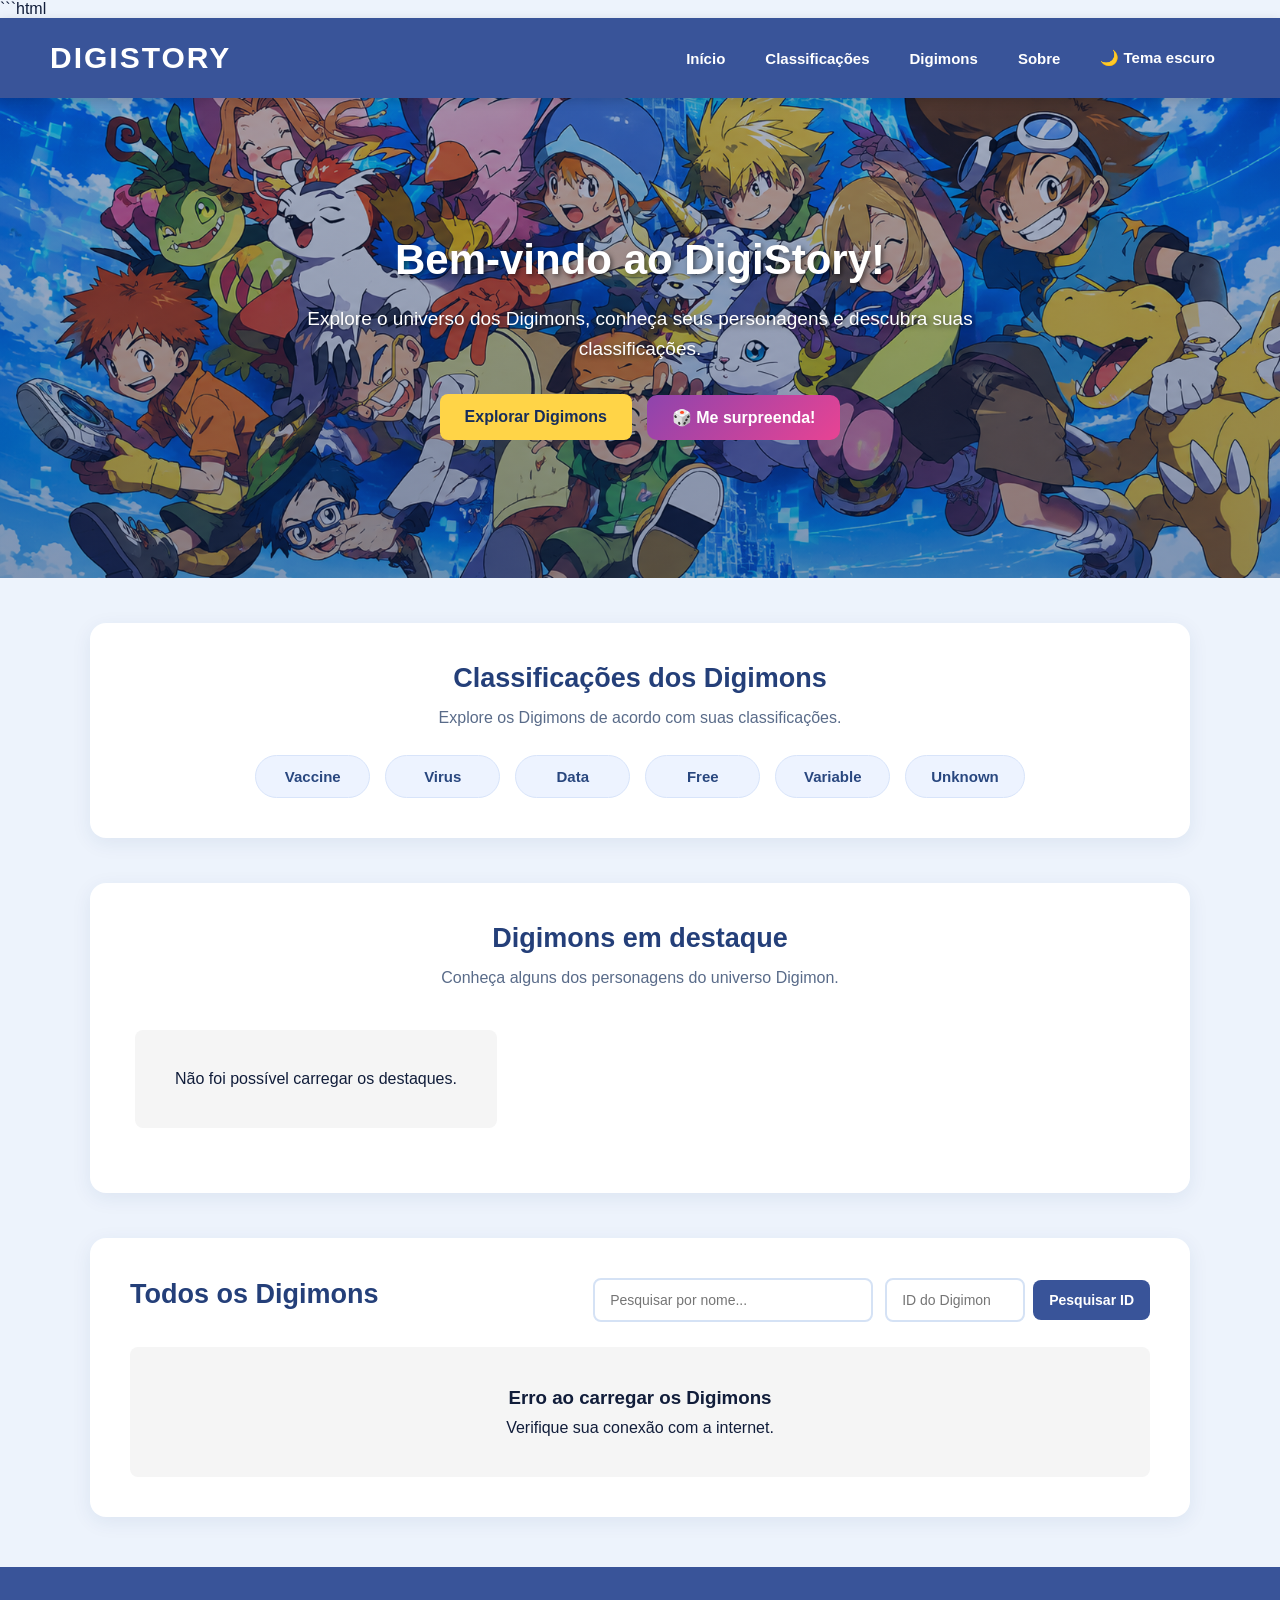
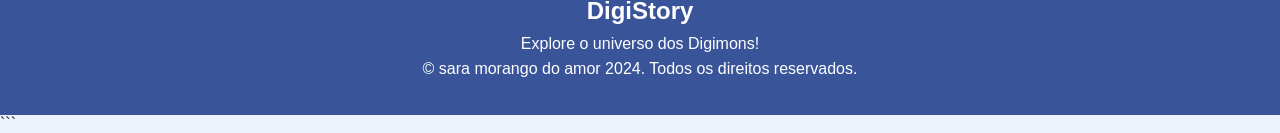
==== commit f2f42812: "botao me surpreenda" ====
--- a/src/index.html
+++ b/src/index.html
@@ -1,3 +1,4 @@
+```html
 <!doctype html>
 <html lang="pt-BR">
   <head>
@@ -7,6 +8,40 @@
     <title>DigiStory</title>
 
     <link rel="stylesheet" href="css/style.css" />
+
+    <style>
+      .inicio-botoes {
+        display: flex;
+        justify-content: center;
+        align-items: center;
+        gap: 15px;
+        flex-wrap: wrap;
+        margin-top: 25px;
+      }
+
+      .botao-surpresa {
+        background: linear-gradient(135deg, #8e44ad, #e84393);
+        color: white;
+        border: none;
+        padding: 13px 25px;
+        border-radius: 10px;
+        font-size: 16px;
+        font-weight: bold;
+        cursor: pointer;
+        transition: 0.3s;
+      }
+
+      .botao-surpresa:hover {
+        transform: translateY(-3px);
+        box-shadow: 0 5px 15px rgba(142, 68, 173, 0.35);
+      }
+
+      .botao-surpresa:disabled {
+        opacity: 0.6;
+        cursor: wait;
+        transform: none;
+      }
+    </style>
   </head>
 
   <body>
@@ -35,7 +70,13 @@
             suas classificações.
           </p>
 
-          <a href="#lista" class="botao-explorar"> Explorar Digimons </a>
+          <div class="inicio-botoes">
+            <a href="#lista" class="botao-explorar"> Explorar Digimons </a>
+
+            <button id="btnSurpresa" class="botao-surpresa">
+              🎲 Me surpreenda!
+            </button>
+          </div>
         </div>
       </section>
 
@@ -47,15 +88,10 @@
 
         <div class="tipos-digimon">
           <button class="tipo-btn" data-tipo="Vaccine">Vaccine</button>
-
           <button class="tipo-btn" data-tipo="Virus">Virus</button>
-
           <button class="tipo-btn" data-tipo="Data">Data</button>
-
           <button class="tipo-btn" data-tipo="Free">Free</button>
-
           <button class="tipo-btn" data-tipo="Variable">Variable</button>
-
           <button class="tipo-btn" data-tipo="Unknown">Unknown</button>
         </div>
       </section>
@@ -112,7 +148,53 @@
     </footer>
 
     <!-- SCRIPTS -->
-    <script src="css/script.js"></script>
-    <script src="css/tema.js"></script>
+    <script src="js/script.js"></script>
+    <script src="js/tema.js"></script>
+
+    <script>
+      // BOTÃO ME SURPREENDA
+      const btnSurpresa = document.getElementById("btnSurpresa");
+
+      btnSurpresa.addEventListener("click", async function () {
+        btnSurpresa.disabled = true;
+        btnSurpresa.textContent = "🎲 Sorteando Digimon...";
+
+        const API_URL = "https://digi-api.com/api/v1/digimon";
+
+        let encontrado = false;
+
+        for (let tentativa = 1; tentativa <= 40; tentativa++) {
+          const idAleatorio = Math.floor(Math.random() * 2000) + 1;
+
+          try {
+            const resposta = await fetch(`${API_URL}/${idAleatorio}`);
+
+            if (!resposta.ok) {
+              continue;
+            }
+
+            const digimon = await resposta.json();
+
+            if (digimon && digimon.name) {
+              encontrado = true;
+
+              window.location.href = `personagem.html?nome=${encodeURIComponent(digimon.name)}`;
+
+              return;
+            }
+          } catch (erro) {
+            console.error("Erro ao sortear Digimon:", erro);
+          }
+        }
+
+        if (!encontrado) {
+          alert("Não foi possível encontrar um Digimon. Tente novamente!");
+        }
+
+        btnSurpresa.disabled = false;
+        btnSurpresa.textContent = "🎲 Me surpreenda!";
+      });
+    </script>
   </body>
 </html>
+```
--- a/src/css/style.css
+++ b/src/css/style.css
@@ -107,7 +107,7 @@
 
   background-image:
     linear-gradient(rgba(20, 57, 119, 0.45), rgba(20, 57, 119, 0.55)),
-    url("img/fundo-inicial.jpg");
+    url("../assets/imagens/fundo-inicial.png");
 
   background-size: cover;
   background-position: center;
@@ -839,7 +839,7 @@
 
   background-image:
     linear-gradient(rgba(10, 35, 90, 0.35), rgba(10, 35, 90, 0.45)),
-    url("img/fundo-inicial.png");
+    url("../assets/imagens/fundo-inicial.png");
 
   background-size: cover;
   background-position: center;
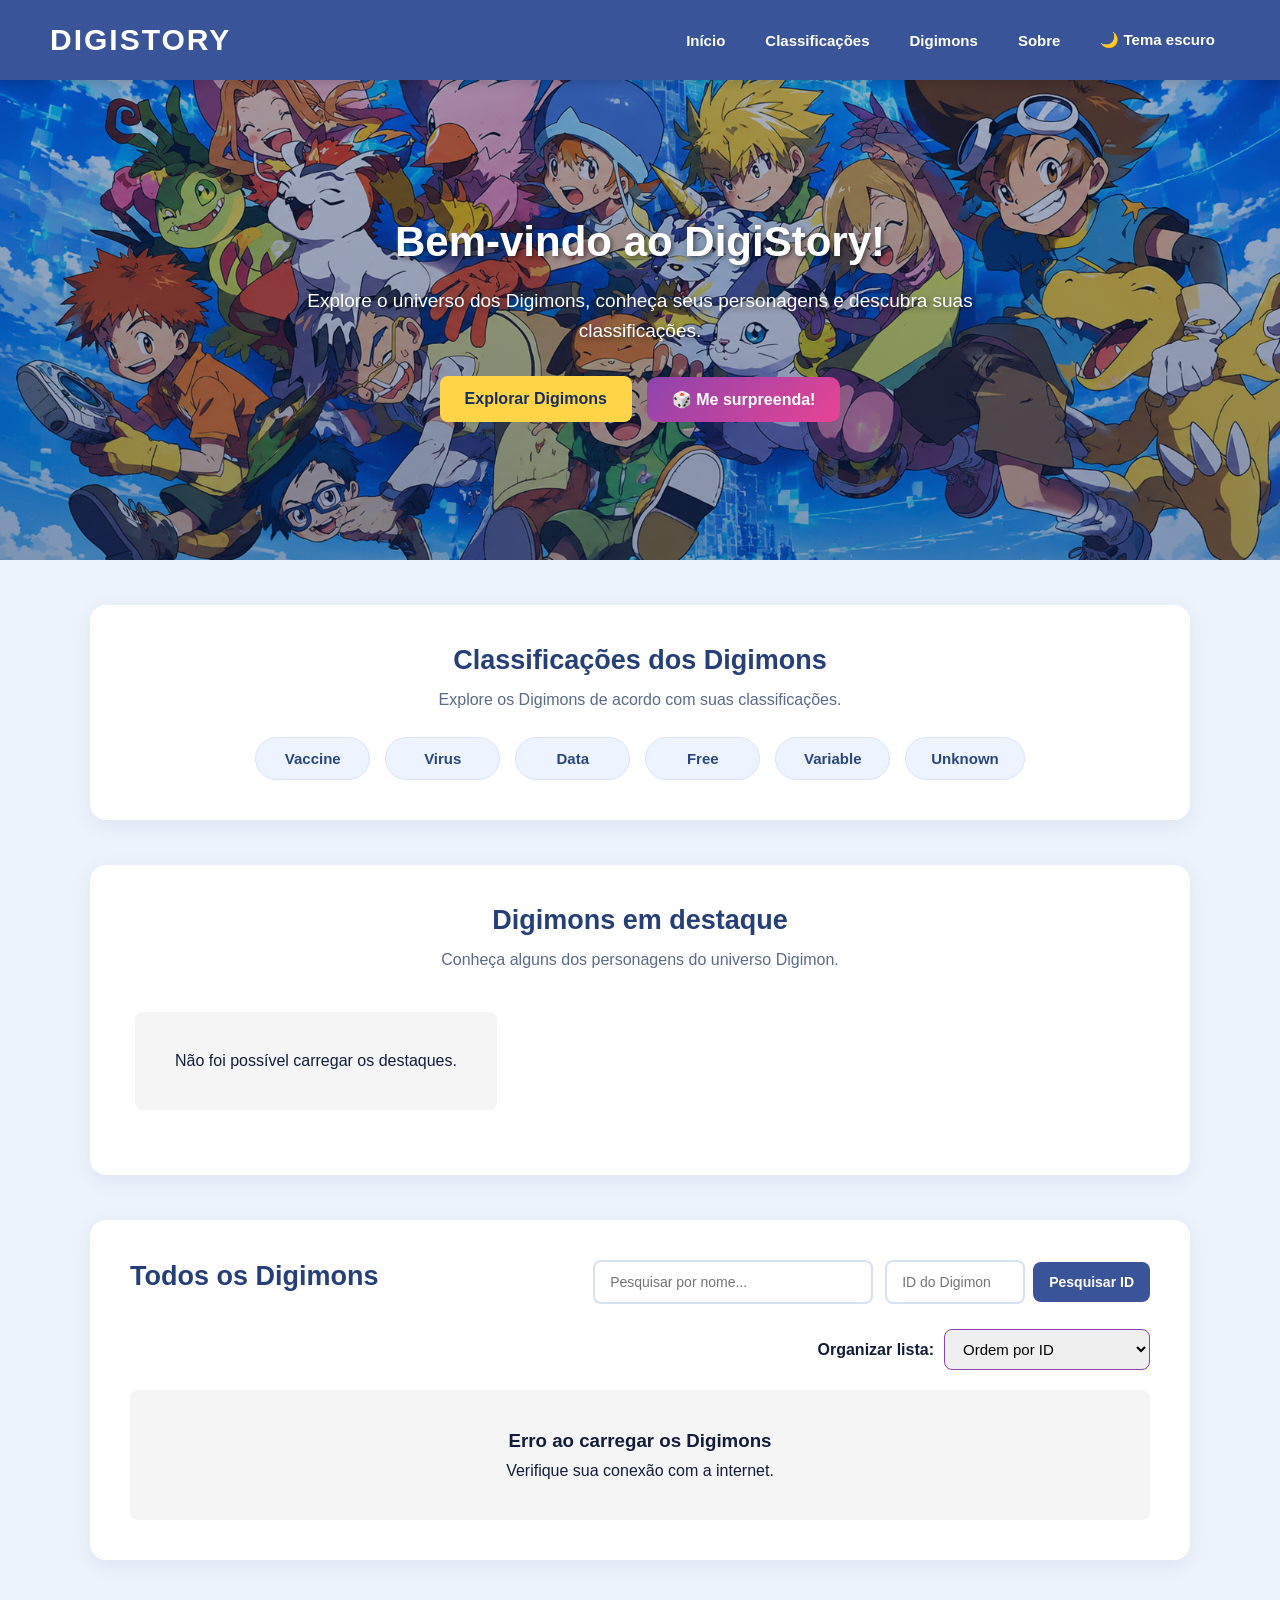
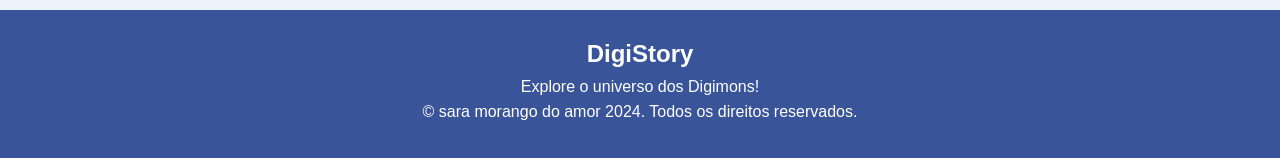
==== commit 11b3f117: "adicionei lista A a Z" ====
--- a/src/index.html
+++ b/src/index.html
@@ -1,4 +1,3 @@
-```html
 <!doctype html>
 <html lang="pt-BR">
   <head>
@@ -41,11 +40,35 @@
         cursor: wait;
         transform: none;
       }
+
+      /* ORDENAÇÃO DA LISTA */
+
+      .area-ordenacao {
+        display: flex;
+        justify-content: flex-end;
+        align-items: center;
+        gap: 10px;
+        flex-wrap: wrap;
+        margin: 20px 0;
+      }
+
+      .area-ordenacao label {
+        font-weight: bold;
+      }
+
+      #ordenacaoDigimons {
+        padding: 10px 14px;
+        border: 1px solid #8e44ad;
+        border-radius: 8px;
+        font-size: 15px;
+        cursor: pointer;
+      }
     </style>
   </head>
 
   <body>
     <!-- CABEÇALHO -->
+
     <header>
       <h1>DIGISTORY</h1>
 
@@ -61,6 +84,7 @@
 
     <main>
       <!-- TELA INICIAL -->
+
       <section class="inicio" id="inicio">
         <div class="inicio-conteudo">
           <h2>Bem-vindo ao DigiStory!</h2>
@@ -81,6 +105,7 @@
       </section>
 
       <!-- CLASSIFICAÇÕES -->
+
       <section class="classificacoes" id="classificacoes">
         <h2>Classificações dos Digimons</h2>
 
@@ -88,15 +113,21 @@
 
         <div class="tipos-digimon">
           <button class="tipo-btn" data-tipo="Vaccine">Vaccine</button>
+
           <button class="tipo-btn" data-tipo="Virus">Virus</button>
+
           <button class="tipo-btn" data-tipo="Data">Data</button>
+
           <button class="tipo-btn" data-tipo="Free">Free</button>
+
           <button class="tipo-btn" data-tipo="Variable">Variable</button>
+
           <button class="tipo-btn" data-tipo="Unknown">Unknown</button>
         </div>
       </section>
 
       <!-- DIGIMONS EM DESTAQUE -->
+
       <section class="populares" id="populares">
         <h2>Digimons em destaque</h2>
 
@@ -108,6 +139,7 @@
       </section>
 
       <!-- LISTA COMPLETA -->
+
       <section class="lista-completa" id="lista">
         <div class="topo">
           <h2>Todos os Digimons</h2>
@@ -132,6 +164,17 @@
           </div>
         </div>
 
+        <!-- ORDENAÇÃO -->
+
+        <div class="area-ordenacao">
+          <label for="ordenacaoDigimons">Organizar lista:</label>
+
+          <select id="ordenacaoDigimons">
+            <option value="id">Ordem por ID</option>
+            <option value="az">Ordem alfabética (A–Z)</option>
+          </select>
+        </div>
+
         <section class="digimon-grid" id="digimonGrid">
           <div class="carregando">Carregando Digimons...</div>
         </section>
@@ -139,6 +182,7 @@
     </main>
 
     <!-- RODAPÉ -->
+
     <footer id="sobre">
       <h2>DigiStory</h2>
 
@@ -148,15 +192,18 @@
     </footer>
 
     <!-- SCRIPTS -->
+
     <script src="js/script.js"></script>
     <script src="js/tema.js"></script>
 
     <script>
       // BOTÃO ME SURPREENDA
+
       const btnSurpresa = document.getElementById("btnSurpresa");
 
       btnSurpresa.addEventListener("click", async function () {
         btnSurpresa.disabled = true;
+
         btnSurpresa.textContent = "🎲 Sorteando Digimon...";
 
         const API_URL = "https://digi-api.com/api/v1/digimon";
@@ -192,9 +239,9 @@
         }
 
         btnSurpresa.disabled = false;
+
         btnSurpresa.textContent = "🎲 Me surpreenda!";
       });
     </script>
   </body>
 </html>
-```
